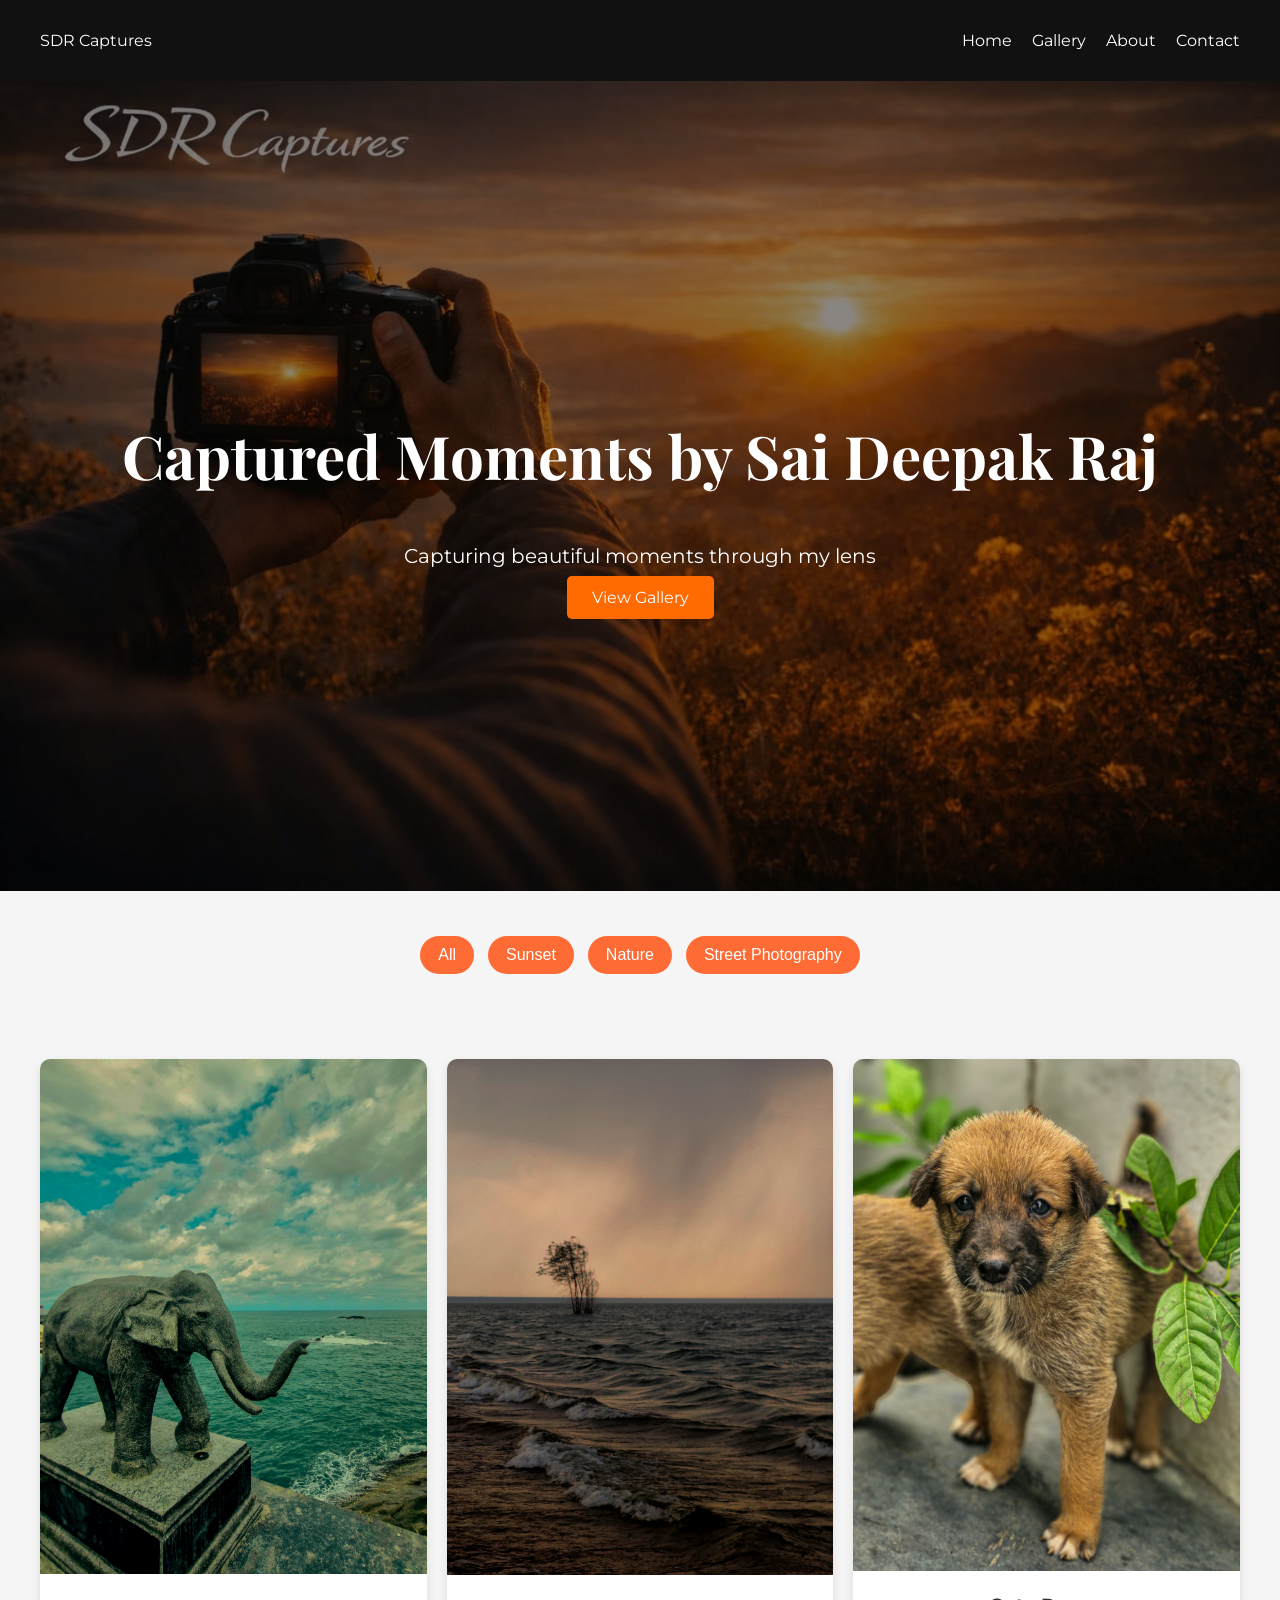
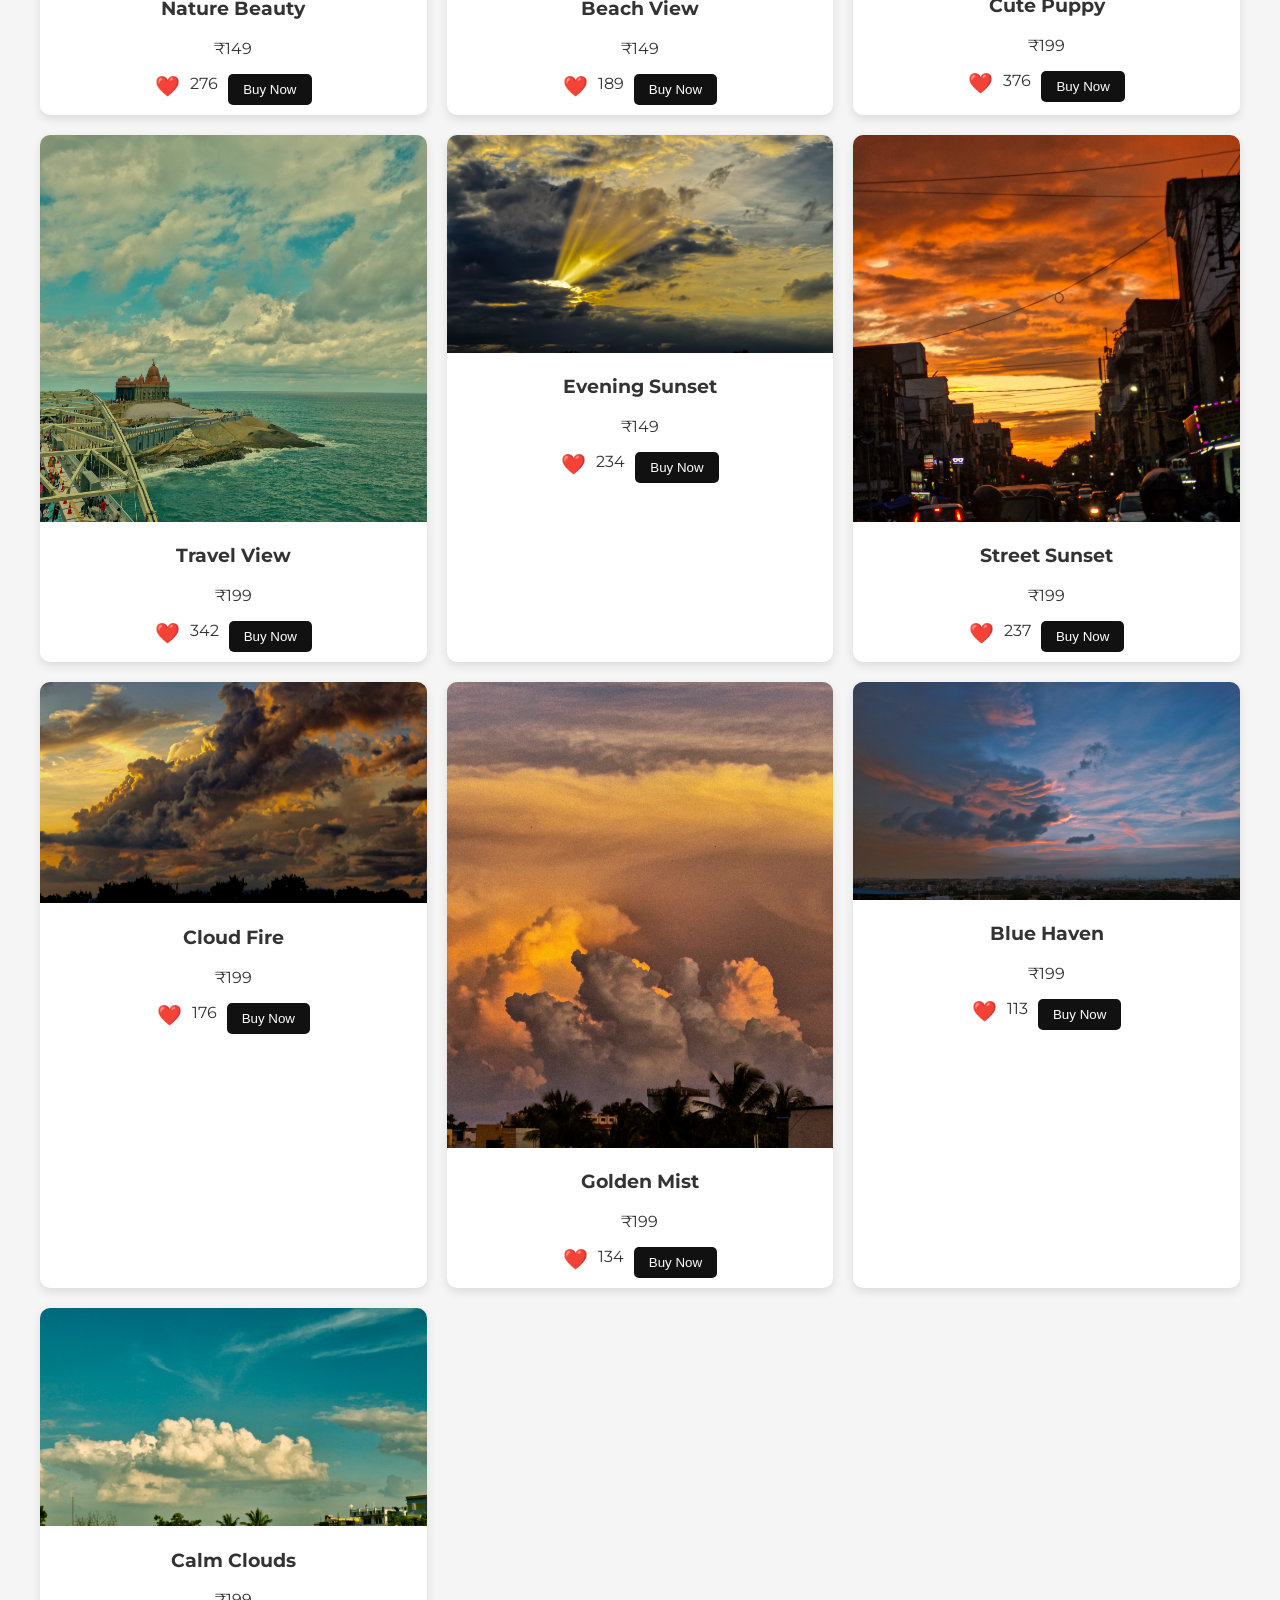
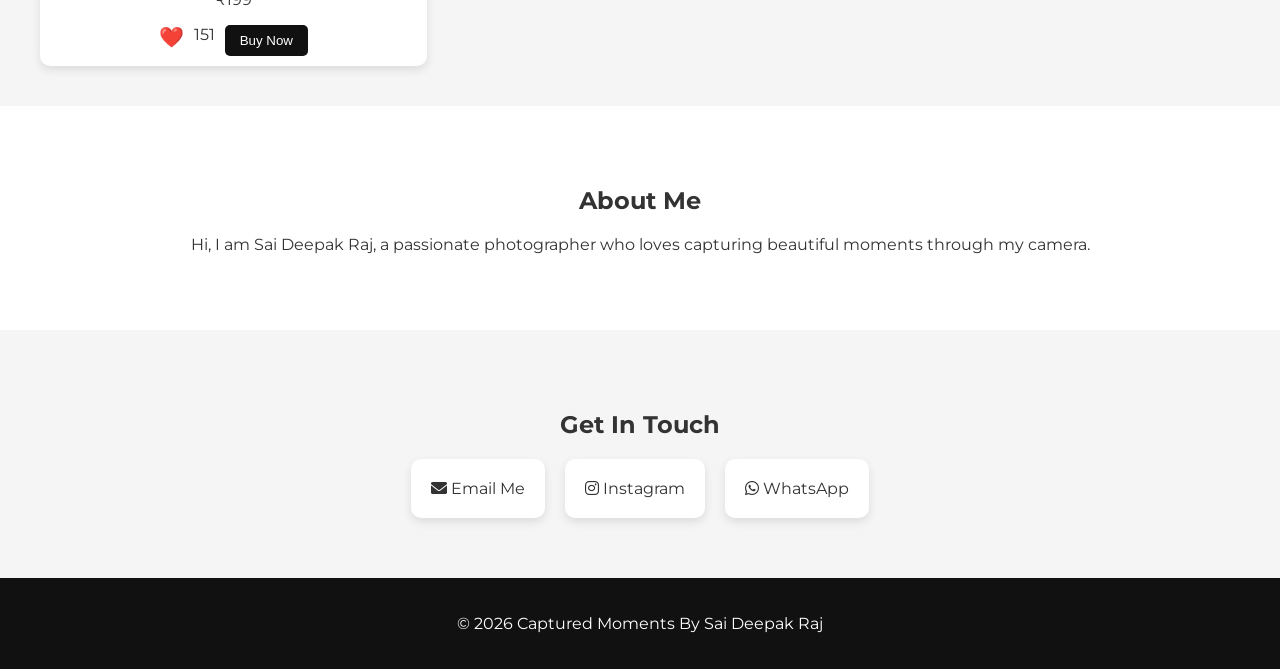
==== index.html @ 5844dddf "Update index.html" ====
<!DOCTYPE html>
<html lang="en">
<head>
<meta charset="UTF-8">
<meta name="viewport" content="width=device-width, initial-scale=1.0">
<title>SDR Captures</title>
<meta name="description" content="Photography portfolio of Sai Deepak Raj">
<link rel="stylesheet" href="style.css">
<link href="https://fonts.googleapis.com/css2?family=Montserrat:wght@300;400;600;700&family=Playfair+Display:wght@400;700&display=swap" rel="stylesheet">
<link rel="stylesheet" href="https://cdnjs.cloudflare.com/ajax/libs/font-awesome/6.0.0/css/all.min.css">

<style>
.hero{
    background:url("banner.png") center/cover no-repeat;
    height:90vh;
    display:flex;
    align-items:center;
    justify-content:center;
    position:relative;
    text-align:center;
    color:white;
}

.hero-overlay{
    position:absolute;
    top:0;
    left:0;
    width:100%;
    height:100%;
    background:rgba(0,0,0,0.45);
}

.hero-content{
    position:relative;
    z-index:2;
}

.hero-content h1{
    font-family:'Playfair Display', serif;
    font-size:60px;
}

.hero-content p{
    font-size:20px;
}
</style>
</head>

<body>

<nav class="navbar">
<div class="logo">SDR Captures</div>

<ul class="nav-links">
<li><a href="#home">Home</a></li>
<li><a href="#gallery">Gallery</a></li>
<li><a href="#about">About</a></li>
<li><a href="#contact">Contact</a></li>
</ul>
</nav>

<section id="home" class="hero">

<!-- Desktop Banner -->
<img src="banner-desktop.jpg" class="desktop-banner">

<!-- Mobile Banner -->
<img src="banner-mobile.jpg" class="mobile-banner">

<div class="hero-overlay"></div>

<div class="hero-content">
  <h1>Captured Moments by Sai Deepak Raj</h1>
  <p>Capturing beautiful moments through my lens</p>
  <a href="#gallery" class="btn btn-primary">View Gallery</a>
</div>

</section>

<div class="categories">
<button onclick="filterPhotos('all',this)">All</button>
<button onclick="filterPhotos('sunset',this)">Sunset</button>
<button onclick="filterPhotos('nature',this)">Nature</button>
<button onclick="filterPhotos('street',this)">Street Photography</button>
</div>

<section id="gallery" class="gallery-section">
<div class="gallery-container">

<!-- PHOTO 1 -->
<div class="photo-card" data-category="nature">
<div class="image-container" onclick="showWatermark(this); openViewer(this.querySelector('img'))">
<img src="image1.jpeg">
<span class="watermark">Captured Moments © Sai Deepak Raj</span>
</div>
<h3>Nature Beauty</h3>
<p>₹149</p>
<div class="photo-actions">
    <span class="like-btn" onclick="toggleLike(this)">❤️</span>
    <span class="like-count">276</span>
<button class="btn-buy" onclick="openPayment('Nature Beauty','199')">Buy Now</button>
</div>
</div>

<!-- PHOTO 2 -->
<div class="photo-card" data-category="nature">
<div class="image-container" onclick="showWatermark(this); openViewer(this.querySelector('img'))">
<img src="beach.jpeg">
<span class="watermark">Captured Moments © Sai Deepak Raj</span>
</div>
<h3>Beach View</h3>
<p>₹149</p>
<div class="photo-actions">
    <span class="like-btn" onclick="toggleLike(this)">❤️</span>
    <span class="like-count">189</span>
<button class="btn-buy" onclick="openPayment('Beach View','199')">Buy Now</button>
</div>
</div>

<!-- PHOTO 3 -->
<div class="photo-card" data-category="street">
<div class="image-container" onclick="showWatermark(this); openViewer(this.querySelector('img'))">
<img src="image2.jpeg">
<span class="watermark">Captured Moments © Sai Deepak Raj</span>
</div>
<h3>Cute Puppy</h3>
<p>₹199</p>
<div class="photo-actions">
    <span class="like-btn" onclick="toggleLike(this)">❤️</span>
    <span class="like-count">376</span>
<button class="btn-buy" onclick="openPayment('Cute Puppy','199')">Buy Now</button>
</div>
</div>

<!-- PHOTO 4 -->
<div class="photo-card" data-category="nature">
<div class="image-container" onclick="showWatermark(this); openViewer(this.querySelector('img'))">
<img src="image3.jpeg">
<span class="watermark">Captured Moments © Sai Deepak Raj</span>
</div>
<h3>Travel View</h3>
<p>₹199</p>
<div class="photo-actions">
    <span class="like-btn" onclick="toggleLike(this)">❤️</span>
    <span class="like-count">342</span>
<button class="btn-buy" onclick="openPayment('Travel View','199')">Buy Now</button>
</div>
</div>

<!-- PHOTO 5 -->
<div class="photo-card" data-category="sunset">
<div class="image-container" onclick="showWatermark(this); openViewer(this.querySelector('img'))">
<img src="image4.jpeg">
<span class="watermark">Captured Moments © Sai Deepak Raj</span>
</div>
<h3>Evening Sunset</h3>
<p>₹149</p>
<div class="photo-actions">
<span class="like-btn" onclick="toggleLike(this)">❤️</span>
    <span class="like-count">234</span>
<button class="btn-buy" onclick="openPayment('Evening Sunset','349')">Buy Now</button>
</div>
</div>

<!-- PHOTO 6 -->
<div class="photo-card" data-category="sunset">
<div class="image-container" onclick="showWatermark(this); openViewer(this.querySelector('img'))">
<img src="sunset-street.jpeg">
<span class="watermark">Captured Moments © Sai Deepak Raj</span>
</div>
<h3>Street Sunset</h3>
<p>₹199</p>
<div class="photo-actions">
<span class="like-btn" onclick="toggleLike(this)">❤️</span>
    <span class="like-count">237</span>
<button class="btn-buy" onclick="openPayment('Street Sunset','199')">Buy Now</button>
</div>
</div>

<!-- PHOTO 7 -->
<div class="photo-card" data-category="sunset">
<div class="image-container" onclick="showWatermark(this); openViewer(this.querySelector('img'))">
<img src="image7.jpeg">
<span class="watermark">Captured Moments © Sai Deepak Raj</span>
</div>
<h3>Cloud Fire</h3>
<p>₹199</p>
<div class="photo-actions">
<span class="like-btn" onclick="toggleLike(this)">❤️</span>
    <span class="like-count">176</span>
<button class="btn-buy" onclick="openPayment('Cloud Fire','199')">Buy Now</button>
</div>
</div>

<!-- PHOTO 8 -->
<div class="photo-card" data-category="sunset">
<div class="image-container" onclick="showWatermark(this); openViewer(this.querySelector('img'))">
<img src="image8.jpeg">
<span class="watermark">Captured Moments © Sai Deepak Raj</span>
</div>
<h3>Golden Mist</h3>
<p>₹199</p>
<div class="photo-actions">
<span class="like-btn" onclick="toggleLike(this)">❤️</span>
    <span class="like-count">134</span>
<button class="btn-buy" onclick="openPayment('Golden Mist','199')">Buy Now</button>
</div>
</div>

<!-- PHOTO 9 -->
<div class="photo-card" data-category="sunset">
<div class="image-container" onclick="showWatermark(this); openViewer(this.querySelector('img'))">
<img src="image9.jpeg">
<span class="watermark">Captured Moments © Sai Deepak Raj</span>
</div>
<h3>Blue Haven</h3>
<p>₹199</p>
<div class="photo-actions">
<span class="like-btn" onclick="toggleLike(this)">❤️</span>
    <span class="like-count">113</span>
<button class="btn-buy" onclick="openPayment('Blue Haven','199')">Buy Now</button>
</div>
</div>

<!-- PHOTO 10 -->
<div class="photo-card" data-category="sunset">
<div class="image-container" onclick="showWatermark(this); openViewer(this.querySelector('img'))">
<img src="image10.jpeg">
<span class="watermark">Captured Moments © Sai Deepak Raj</span>
</div>
<h3>Calm Clouds</h3>
<p>₹199</p>
<div class="photo-actions">
<span class="like-btn" onclick="toggleLike(this)">❤️</span>
    <span class="like-count">151</span>
<button class="btn-buy" onclick="openPayment('Calm Clouds','199')">Buy Now</button>
</div>
</div>

</div>
</section>


<section id="about" class="about-section">

<h2>About Me</h2>

<p>
Hi, I am Sai Deepak Raj, a passionate photographer who loves capturing beautiful moments through my camera.
</p>

</section>


<section id="contact" class="contact-section">

<h2>Get In Touch</h2>

<div class="contact-links">

<a href="mailto:saideepakraj22@gmail.com" class="contact-card">

<i class="fas fa-envelope"></i>

<span>Email Me</span>

</a>


<a href="https://www.instagram.com/saideepakraj_gajwinkar" target="_blank" class="contact-card">

<i class="fab fa-instagram"></i>

<span>Instagram</span>

</a>


<a href="https://wa.me/918074158967" target="_blank" class="contact-card whatsapp">

<i class="fab fa-whatsapp"></i>

<span>WhatsApp</span>

</a>

</div>

</section>


<footer>

<p>© 2026 Captured Moments By Sai Deepak Raj </p>

</footer>



<!-- IMAGE VIEWER -->

<div id="imageViewer" class="image-viewer">

<span class="close-viewer" onclick="closeViewer()">×</span>

<img id="viewerImg">

</div>



<!-- PAYMENT POPUP -->

<div id="paymentPopup" class="payment-popup">

<div class="payment-box">

<h2>Buy Photo</h2>

<p id="photoName"></p>

<p id="photoPrice"></p>

<h3>Pay via UPI</h3>

<p><b>UPI ID:</b> 8074158967@upi</p>

<img src="upi-qr.jpeg" class="upi-qr">

<p class="disclaimer">

The picture will be sent directly to your WhatsApp after payment.

</p>

<a id="whatsappLink" target="_blank">

<button class="btn-buy">Message on WhatsApp</button>

</a>

<button onclick="closePayment()" class="close-pay">Close</button>

</div>

</div>
 <script src="script.js"></script>

<script>
function showWatermark(container) {
    let watermark = container.querySelector(".watermark");
    watermark.style.opacity = (watermark.style.opacity == "1") ? "0" : "1";
}
</script>
<script>
document.addEventListener("contextmenu", function(e) {
    e.preventDefault();
});
</script>
<script>
document.addEventListener("keydown", function(e) {
    if (e.ctrlKey && (e.key === "s" || e.key === "u")) {
        e.preventDefault();
    }
});
</script>




    <script>
function toggleLike(btn) {
    const card = btn.closest(".photo-card");
    const id = card.getAttribute("data-id");

    const countSpan = btn.nextElementSibling;
    let count = parseInt(countSpan.innerText);

    let liked = localStorage.getItem("liked_" + id);

    if (liked === "true") {
        count = count - 1;
        btn.classList.remove("liked");
        btn.innerText = "❤️";
        localStorage.setItem("liked_" + id, "false");
    } else {
        count = count + 1;
        btn.classList.add("liked");
        btn.innerText = "💖";
        localStorage.setItem("liked_" + id, "true");
    }

    countSpan.innerText = count;
}

window.addEventListener("load", () => {
    document.querySelectorAll(".photo-card").forEach(card => {
        const id = card.getAttribute("data-id");
        const btn = card.querySelector(".like-btn");

        let liked = localStorage.getItem("liked_" + id);

        if (liked === "true") {
            btn.classList.add("liked");
            btn.innerText = "💖";
        }
    });
});
</script>

</body>
</html>
---- style.css ----
body{
    margin:0;
    font-family:'Montserrat',sans-serif;
    background:#f5f5f5;
    color:#333;
}

/* NAVBAR */
.navbar{
    display:flex;
    justify-content:space-between;
    align-items:center;
    padding:15px 40px;
    background:#111;
    color:white;
    flex-wrap:wrap;
}

.nav-links{
    list-style:none;
    display:flex;
    gap:20px;
    flex-wrap:wrap;
}

.nav-links a{
    color:white;
    text-decoration:none;
}

/* HERO */
.hero{
    height:90vh;
    display:flex;
    align-items:center;
    justify-content:center;
    position:relative;
    color:white;
    text-align:center;
    overflow:hidden;
}

/* 🔥 NEW BANNER SYSTEM */
.desktop-banner,
.mobile-banner{
    position:absolute;
    top:0;
    left:0;
    width:100%;
    height:100%;
    object-fit:cover;
    z-index:0;
}

/* Hide mobile banner by default */
.mobile-banner{
    display:none;
}

/* Mobile view */
@media (max-width:768px){
    .desktop-banner{
        display:none;
    }
    .mobile-banner{
        display:block;
    }
}

.hero-overlay{
    position:absolute;
    top:0;
    left:0;
    width:100%;
    height:100%;
    background:rgba(0,0,0,0.5);
    z-index:1;
}

.hero-content{
    position:relative;
    z-index:2;
}

.hero-content h1{
    font-size:60px;
}

.hero-content p{
    font-size:20px;
}

.btn-primary{
    background:#ff6b00;
    color:white;
    padding:12px 25px;
    text-decoration:none;
    border-radius:5px;
}

/* CATEGORIES */
.categories{
    text-align:center;
    margin:40px 0;
}

.categories button{
    background:#ff6b35;
    color:white;
    border:none;
    padding:10px 18px;
    margin:5px;
    font-size:16px;
    border-radius:25px;
    cursor:pointer;
}

.categories button.active {
    background: #111;
    color: white;
}

/* GALLERY */
.gallery-container{
    display:grid;
    grid-template-columns:repeat(3,1fr);
    gap:20px;
    padding:40px;
}

.photo-card{
    background:white;
    border-radius:10px;
    overflow:hidden;
    box-shadow:0 4px 10px rgba(0,0,0,0.1);
    text-align:center;
}

.photo-card img{
    width:100%;
    height:auto;
    display:block;
}

/* ACTIONS */
.photo-actions{
    display:flex;
    justify-content:center;
    gap:10px;
    margin-bottom:10px;
}

.like-btn{
    border:none;
    background:white;
    font-size:20px;
    cursor:pointer;
    transition: transform 0.2s ease;
}

.like-btn.liked{
    transform: scale(1.5);
    color: #ff2d55;
}

.btn-buy{
    background:#111;
    color:white;
    border:none;
    padding:8px 15px;
    cursor:pointer;
    border-radius:5px;
}

/* SECTIONS */
.about-section{
    padding:60px 20px;
    text-align:center;
    background:white;
}

.contact-section{
    padding:60px 20px;
    text-align:center;
}

.contact-links{
    display:flex;
    justify-content:center;
    gap:20px;
    flex-wrap:wrap;
}

.contact-card{
    text-decoration:none;
    background:white;
    padding:20px;
    border-radius:10px;
    box-shadow:0 4px 10px rgba(0,0,0,0.1);
    color:#333;
}

footer{
    text-align:center;
    padding:20px;
    background:#111;
    color:white;
}

/* IMAGE VIEWER */
.image-viewer{
    display:none;
    position:fixed;
    top:0;
    left:0;
    width:100%;
    height:100%;
    background:rgba(0,0,0,0.9);
    justify-content:center;
    align-items:center;
    z-index:9999;
}

.image-viewer img{
    max-width:90%;
    max-height:90%;
    object-fit:contain;
}

.close-viewer{
    position:absolute;
    top:20px;
    right:35px;
    font-size:40px;
    color:white;
    cursor:pointer;
}

/* PAYMENT */
.payment-popup{
    display:none;
    position:fixed;
    top:0;
    left:0;
    width:100%;
    height:100%;
    background:rgba(0,0,0,0.7);
    justify-content:center;
    align-items:center;
    z-index:9999;
}

.payment-box{
    background:white;
    padding:30px;
    border-radius:10px;
    text-align:center;
    width:320px;
}

.upi-qr{
    width:180px;
    margin:10px 0;
}

.disclaimer{
    font-size:14px;
    color:#555;
    margin-top:10px;
}

.close-pay{
    margin-top:10px;
    padding:8px 15px;
    border:none;
    background:#333;
    color:white;
    cursor:pointer;
}

/* WATERMARK */
.image-container {
    position: relative;
    display: inline-block;
    cursor: pointer;
}

.image-container img {
    width: 100%;
    display: block;
}

.watermark {
    position: absolute;
    bottom: 10px;
    right: 10px;
    color: white;
    font-size: 14px;
    background: rgba(0, 0, 0, 0.5);
    padding: 5px 10px;
    border-radius: 5px;
    opacity: 0;
    transition: 0.3s;
}

/* 🔥 MOBILE RESPONSIVE */
@media (max-width: 768px){

    .navbar{
        flex-direction:column;
        text-align:center;
    }

    .nav-links{
        justify-content:center;
        padding-top:10px;
    }

    .hero{
        height:60vh;
    }

    .hero-content h1{
        font-size:28px;
    }

    .hero-content p{
        font-size:16px;
    }

    .gallery-container{
        grid-template-columns:1fr;
        padding:20px;
    }

    .photo-card{
        margin-bottom:20px;
    }

    .payment-box{
        width:90%;
    }

}
img {
    -webkit-user-drag: none;
    user-select: none;
    pointer-events: auto;
}

body {
    -webkit-touch-callout: none;
}
img {
    -webkit-user-drag: none;
}
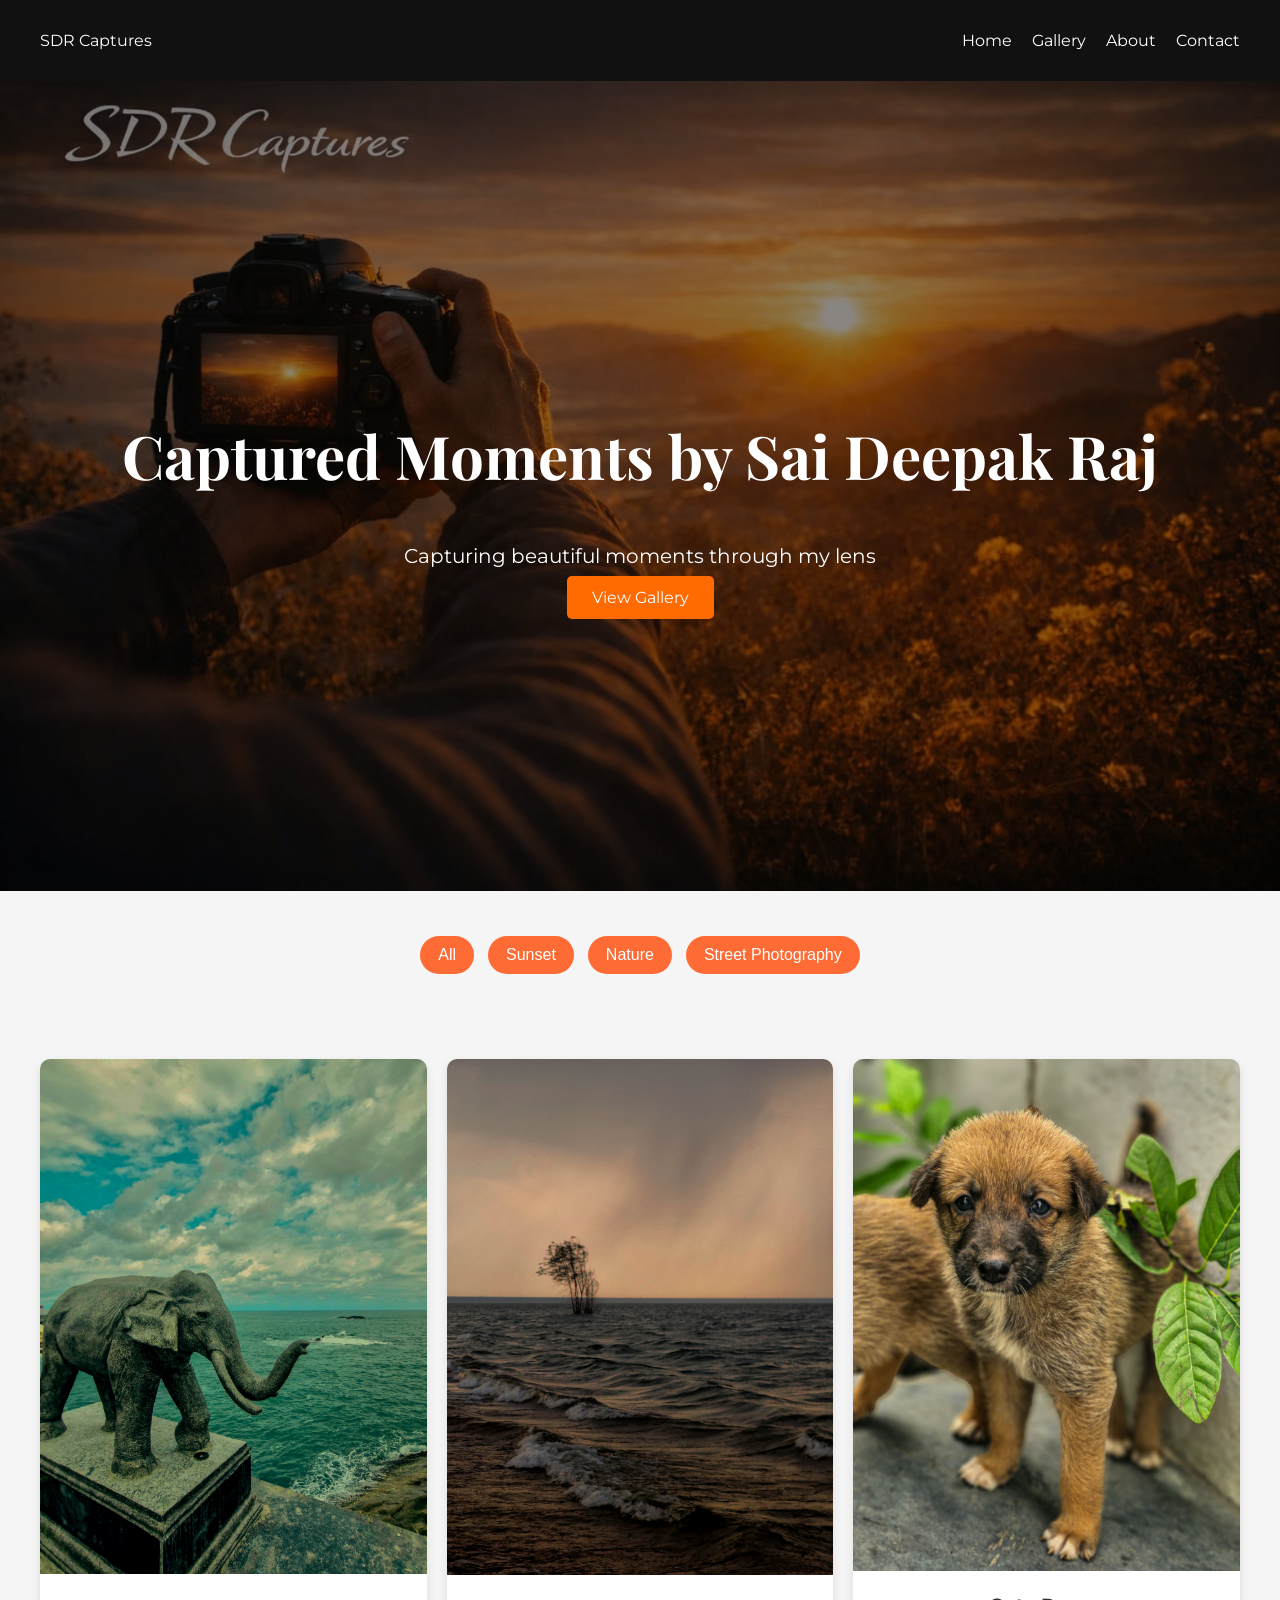
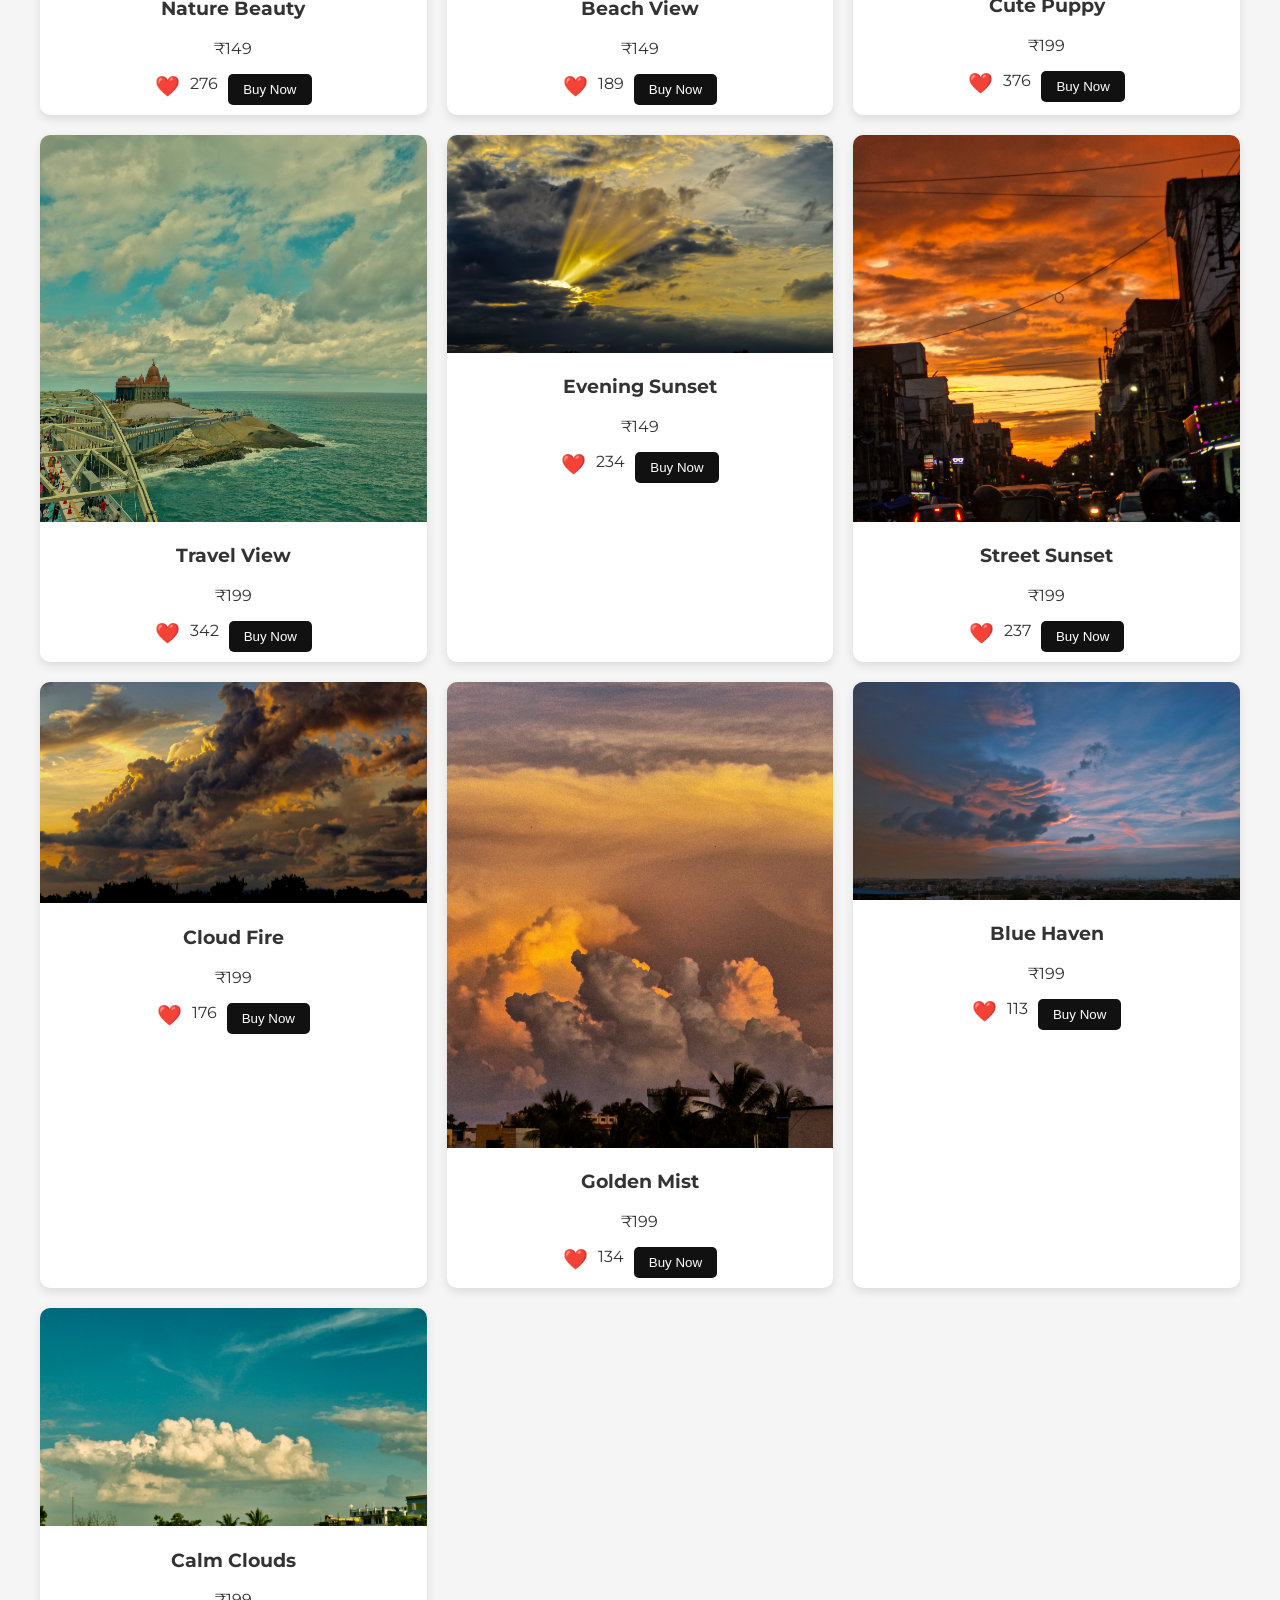
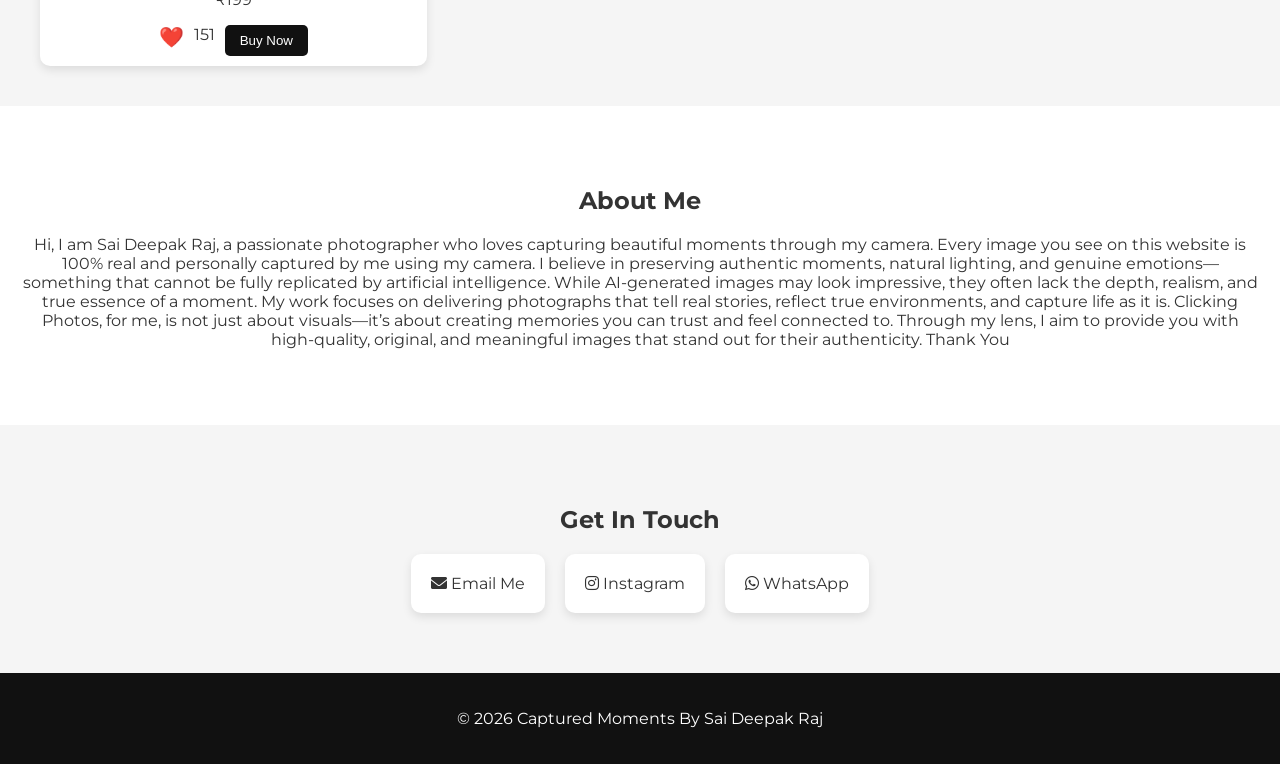
==== commit 2109aef8: "Update index.html" ====
--- a/index.html
+++ b/index.html
@@ -247,6 +247,10 @@
 
 <p>
 Hi, I am Sai Deepak Raj, a passionate photographer who loves capturing beautiful moments through my camera.
+    Every image you see on this website is 100% real and personally captured by me using my camera. I believe in preserving authentic moments, natural lighting, and genuine emotions—something that cannot be fully replicated by artificial intelligence.
+While AI-generated images may look impressive, they often lack the depth, realism, and true essence of a moment. My work focuses on delivering photographs that tell real stories, reflect true environments, and capture life as it is.
+Clicking Photos, for me, is not just about visuals—it’s about creating memories you can trust and feel connected to. Through my lens, I aim to provide you with high-quality, original, and meaningful images that stand out for their authenticity.
+    Thank You
 </p>
 
 </section>
@@ -329,7 +333,7 @@
 
 <p class="disclaimer">
 
-The picture will be sent directly to your WhatsApp after payment.
+Massage on WhatsApp,The picture will be sent directly to your WhatsApp after payment.
 
 </p>
 
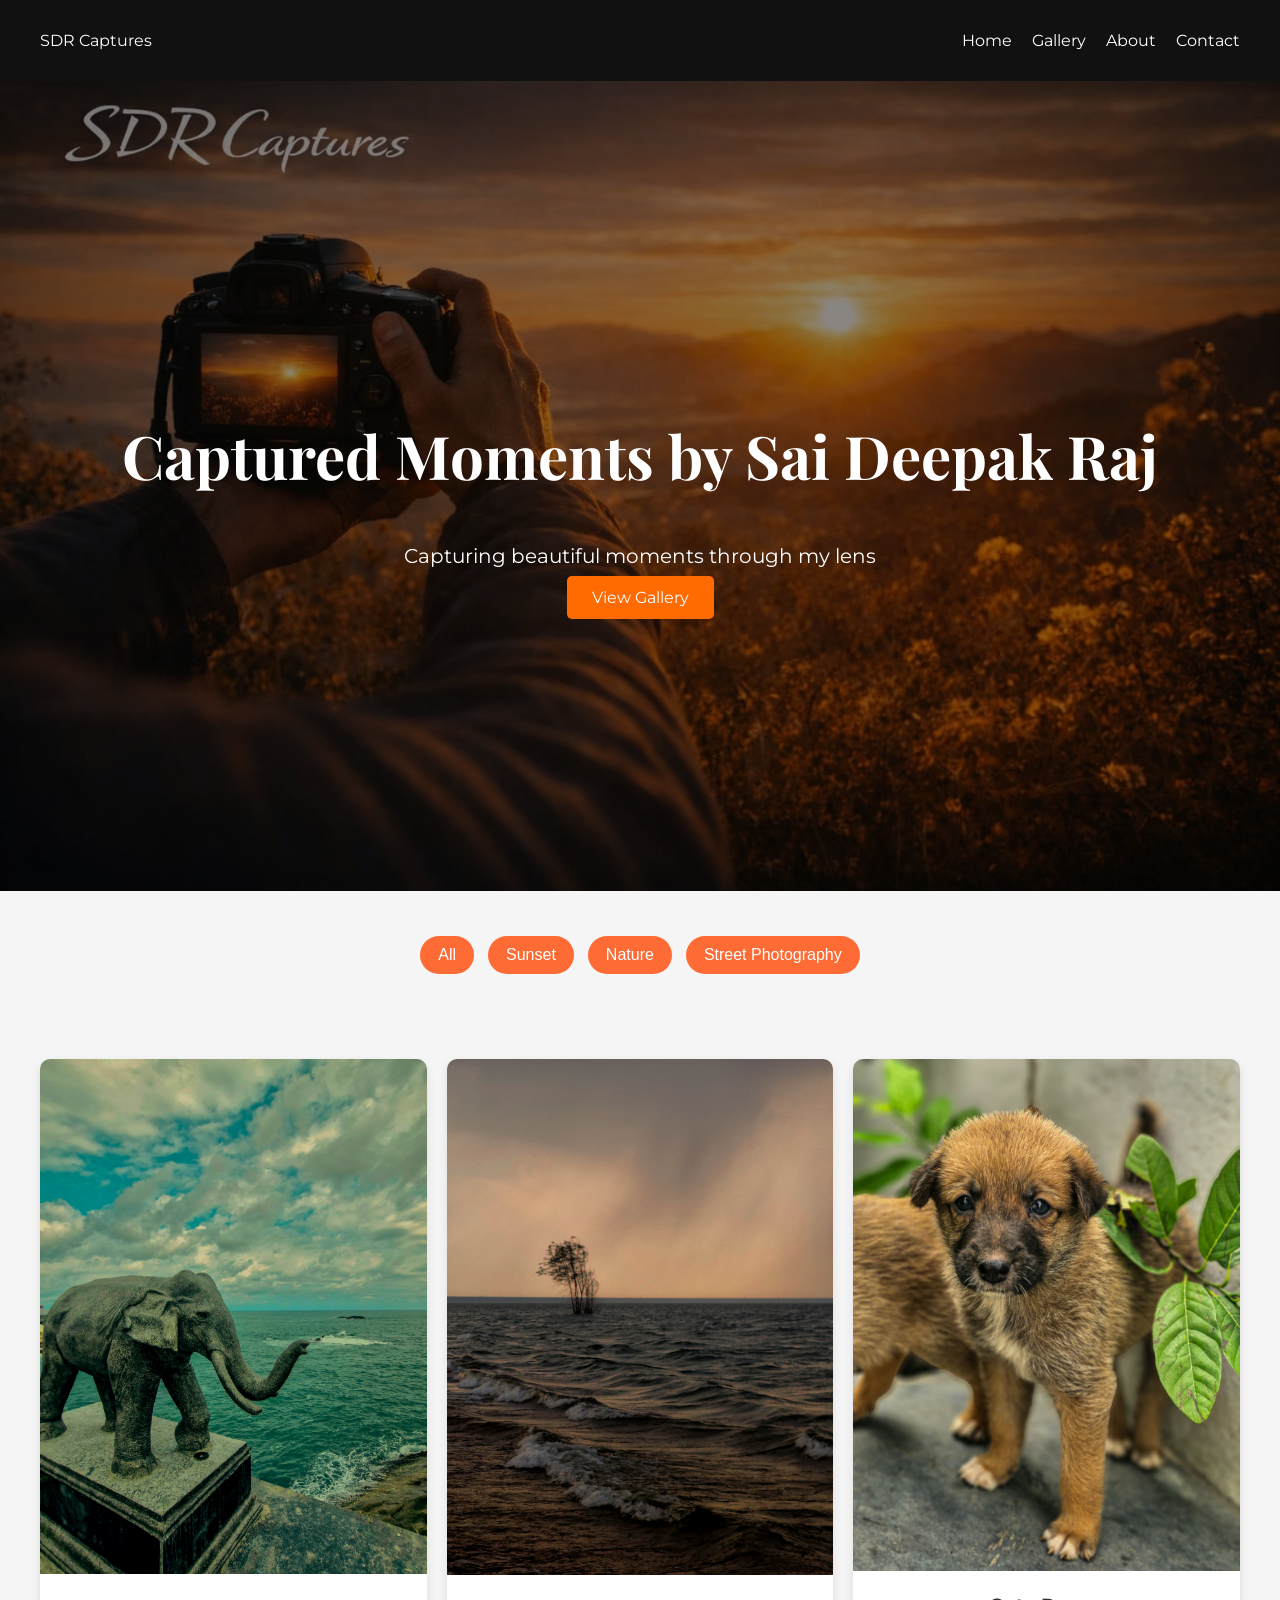
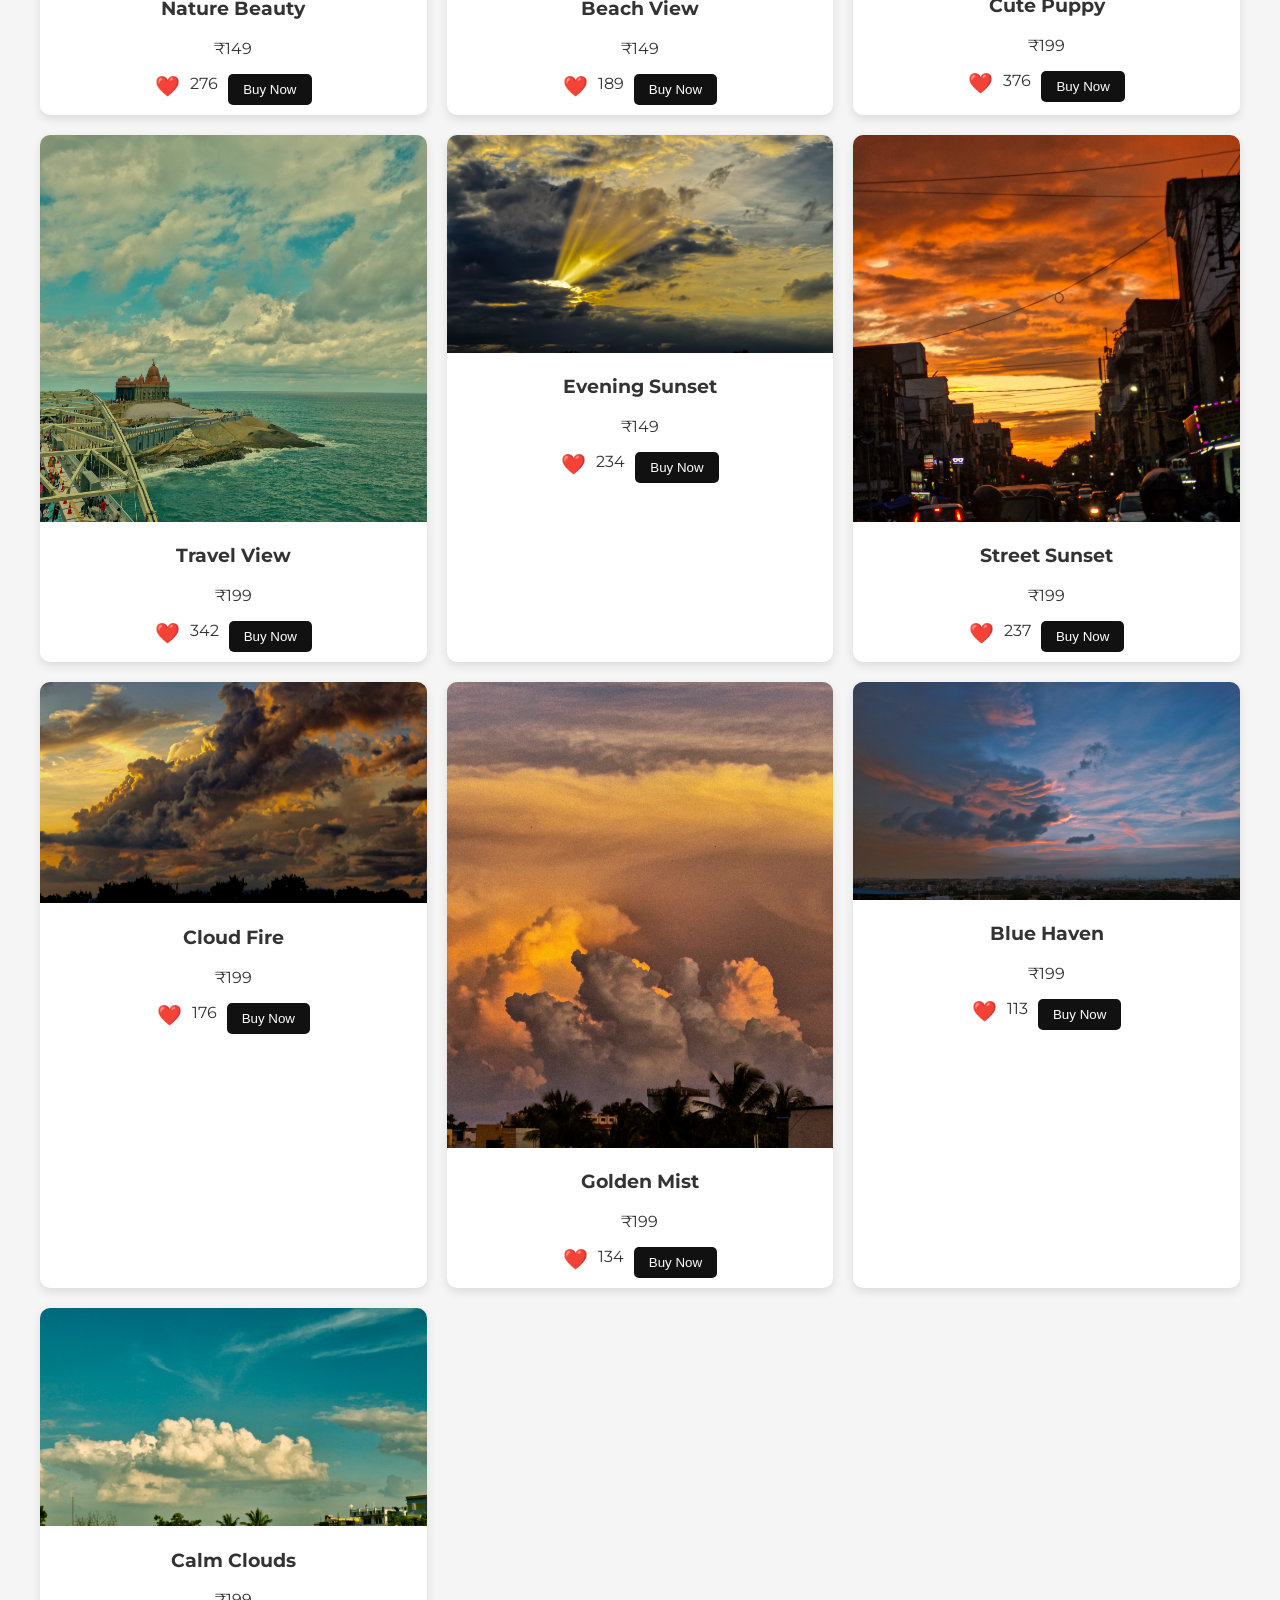
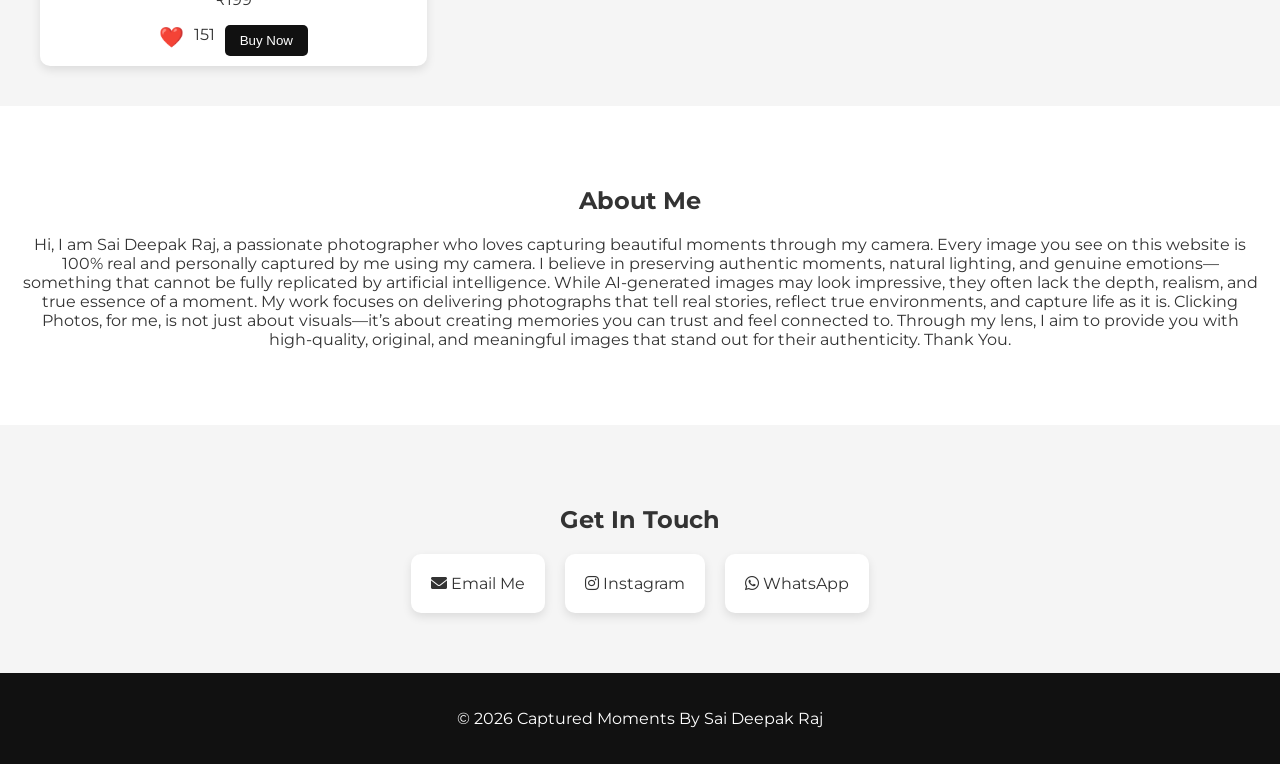
==== commit 4b88d5ac: "Update index.html" ====
--- a/index.html
+++ b/index.html
@@ -250,7 +250,7 @@
     Every image you see on this website is 100% real and personally captured by me using my camera. I believe in preserving authentic moments, natural lighting, and genuine emotions—something that cannot be fully replicated by artificial intelligence.
 While AI-generated images may look impressive, they often lack the depth, realism, and true essence of a moment. My work focuses on delivering photographs that tell real stories, reflect true environments, and capture life as it is.
 Clicking Photos, for me, is not just about visuals—it’s about creating memories you can trust and feel connected to. Through my lens, I aim to provide you with high-quality, original, and meaningful images that stand out for their authenticity.
-    Thank You
+                                                  Thank You.
 </p>
 
 </section>
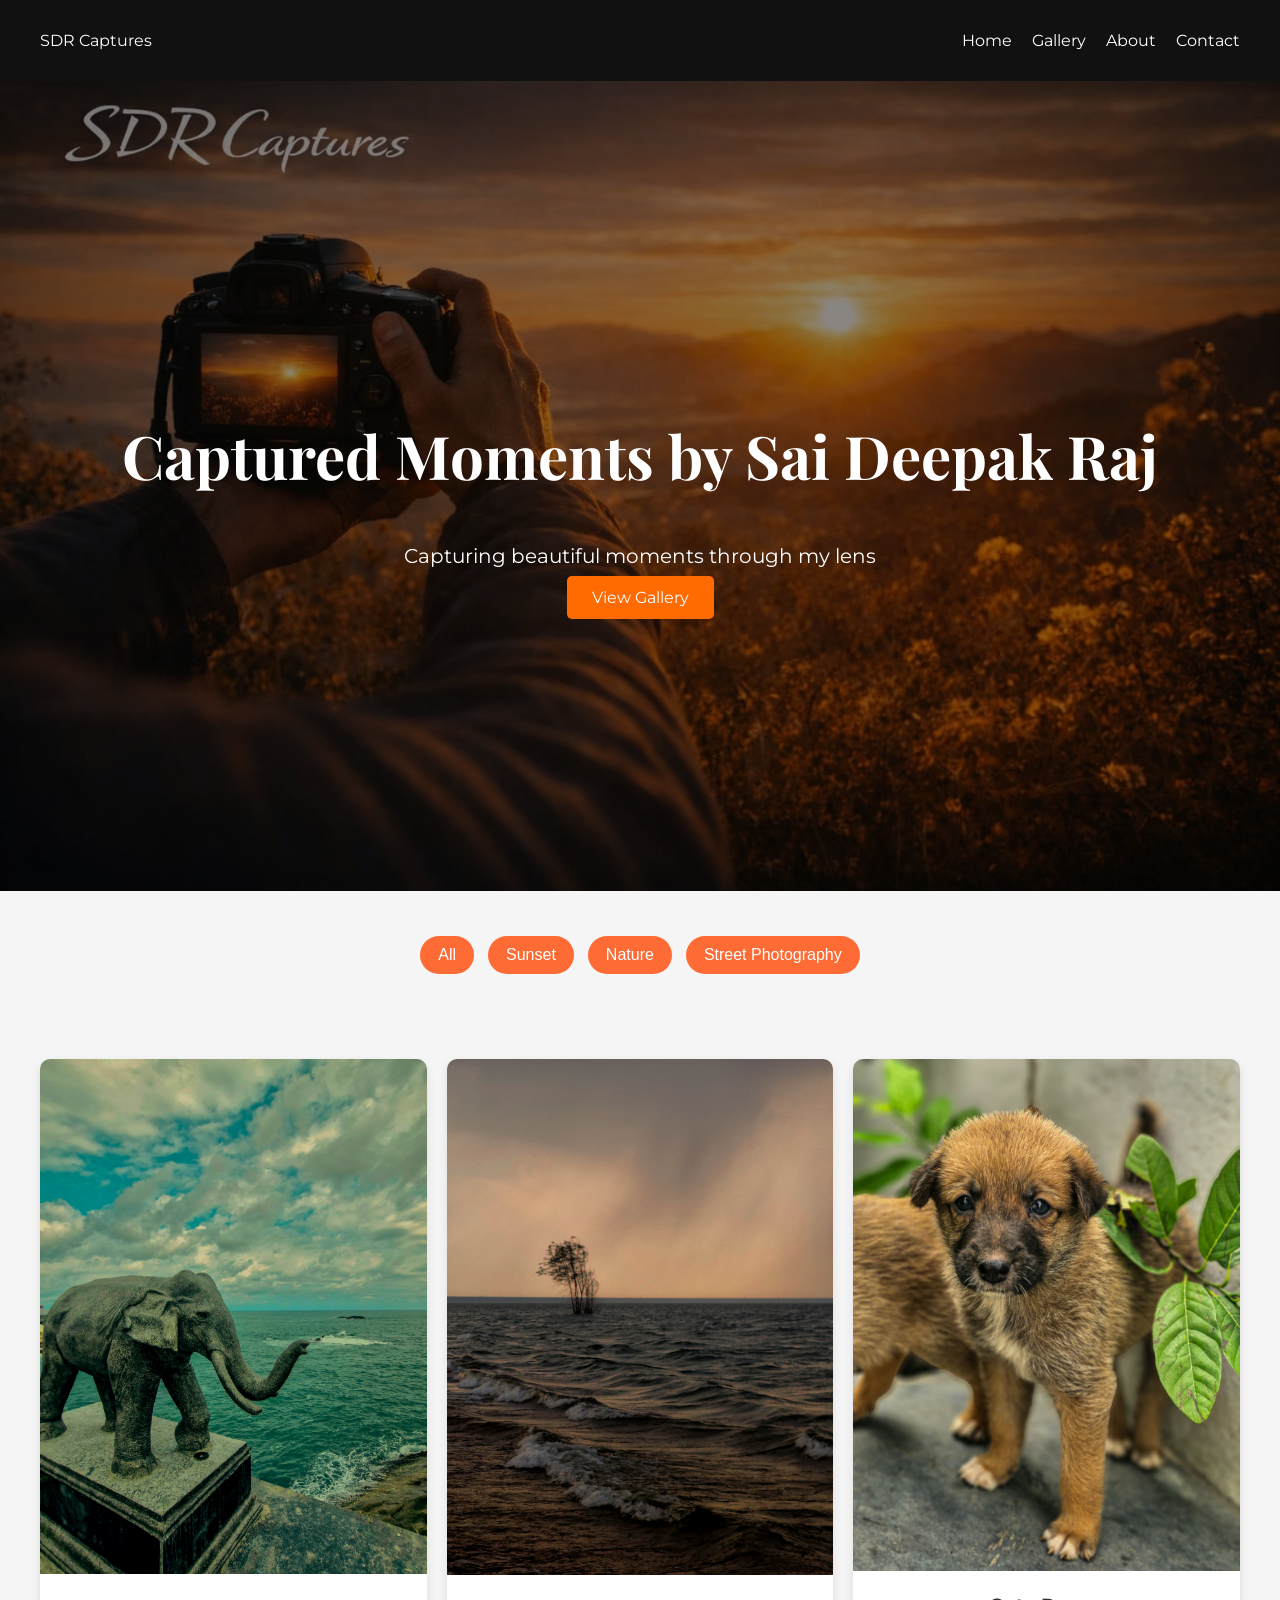
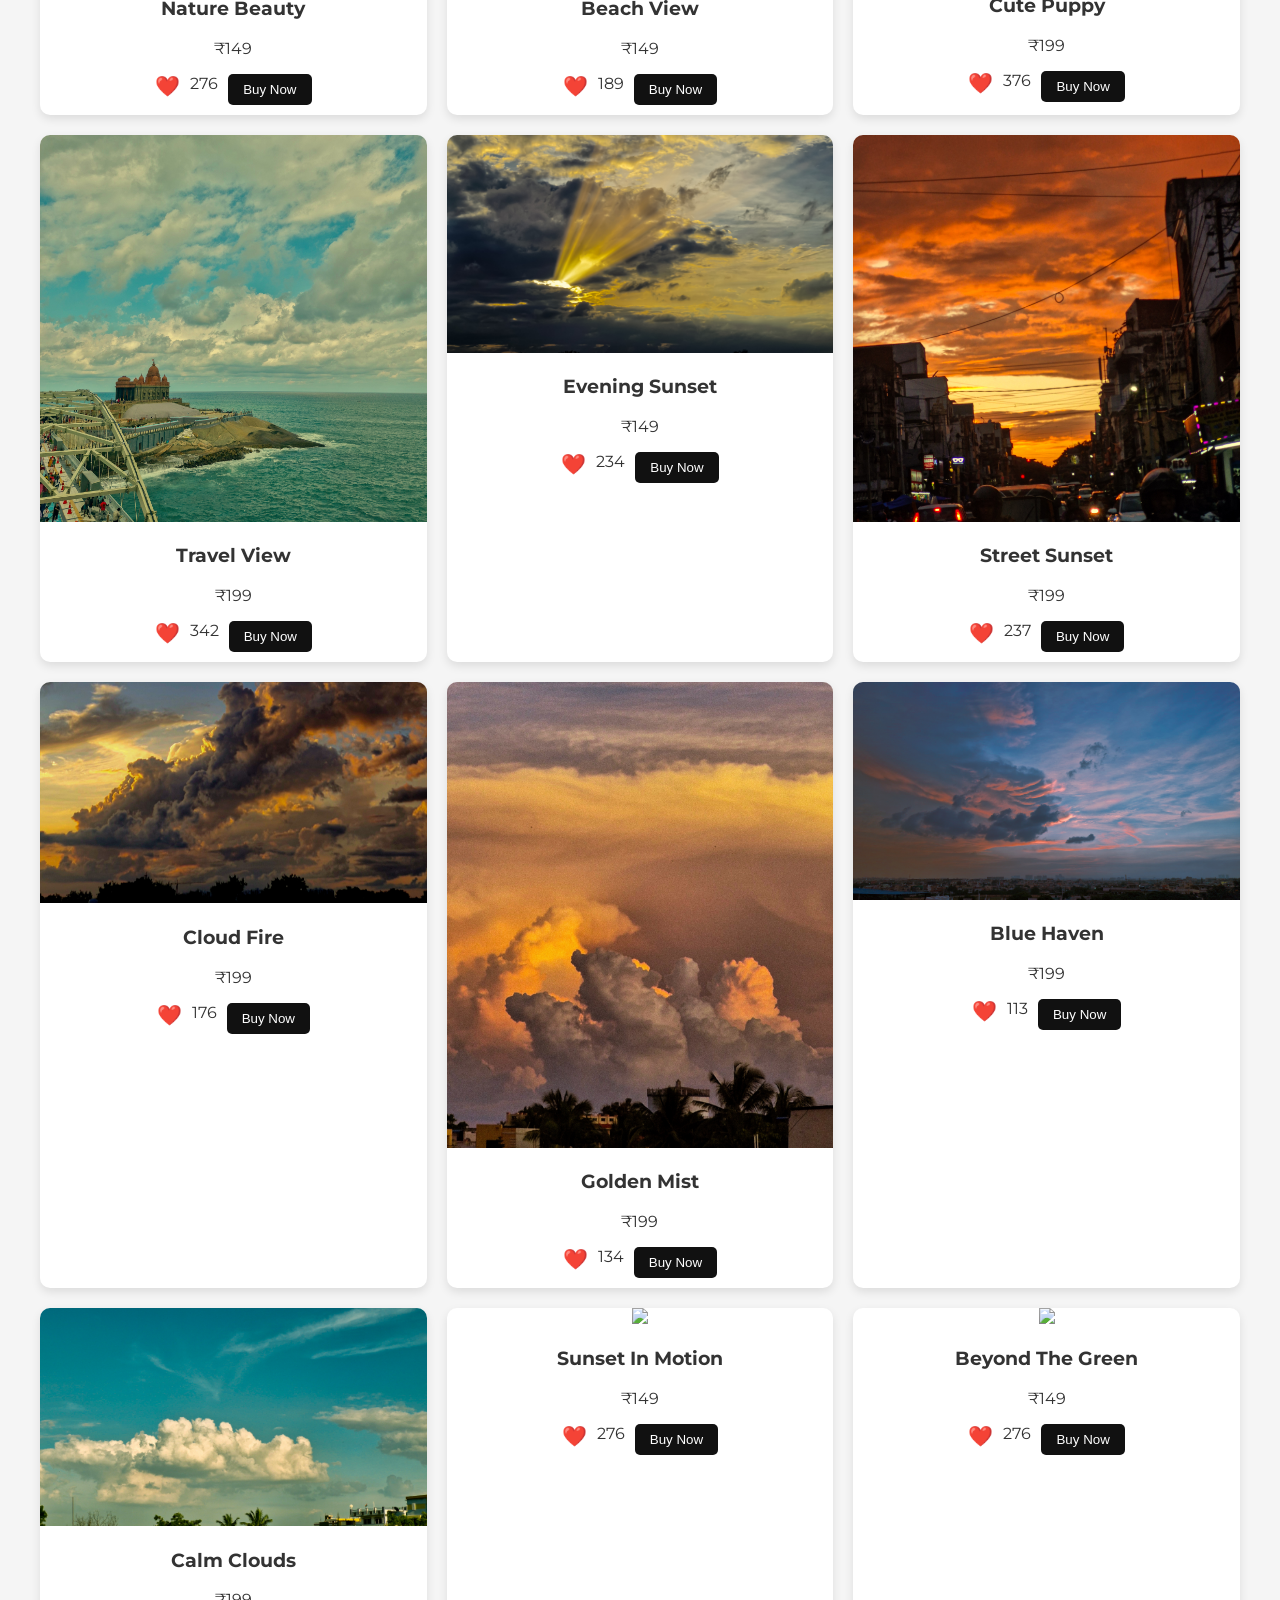
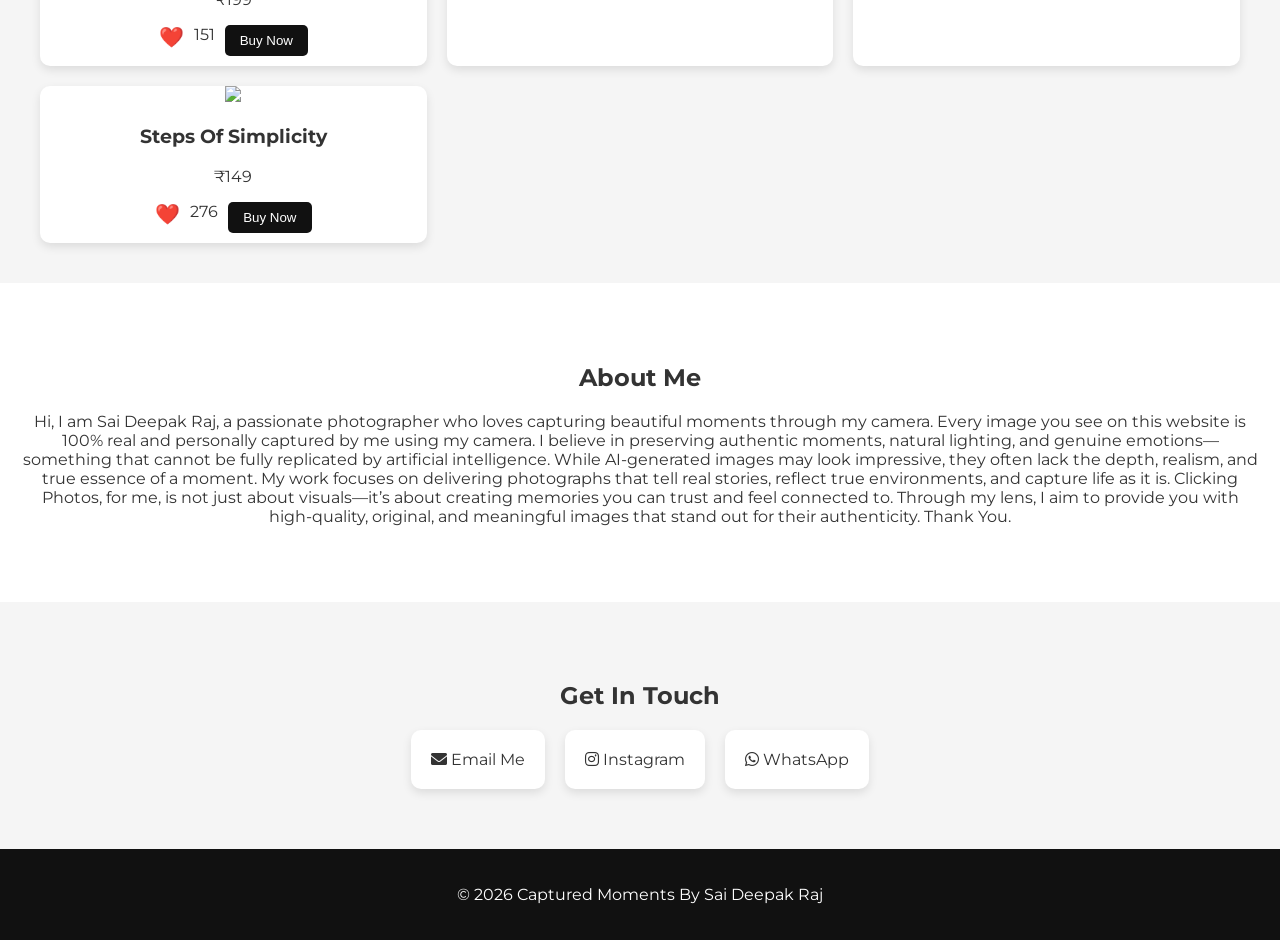
==== commit 64ae22c8: "Update index.html" ====
--- a/index.html
+++ b/index.html
@@ -234,6 +234,48 @@
 <span class="like-btn" onclick="toggleLike(this)">❤️</span>
     <span class="like-count">151</span>
 <button class="btn-buy" onclick="openPayment('Calm Clouds','199')">Buy Now</button>
+</div>
+</div>
+    <!-- PHOTO 11 -->
+<div class="photo-card" data-category="sunset">
+<div class="image-container" onclick="showWatermark(this); openViewer(this.querySelector('img'))">
+<img src="sunset-in-motion.jpeg">
+<span class="watermark">Captured Moments © Sai Deepak Raj</span>
+</div>
+<h3>Sunset In Motion</h3>
+<p>₹149</p>
+<div class="photo-actions">
+    <span class="like-btn" onclick="toggleLike(this)">❤️</span>
+    <span class="like-count">276</span>
+<button class="btn-buy" onclick="openPayment('Nature Beauty','199')">Buy Now</button>
+</div>
+</div>
+    <!-- PHOTO 12 -->
+<div class="photo-card" data-category="nature">
+<div class="image-container" onclick="showWatermark(this); openViewer(this.querySelector('img'))">
+<img src="beyond-the-green.jpeg">
+<span class="watermark">Captured Moments © Sai Deepak Raj</span>
+</div>
+<h3>Beyond The Green</h3>
+<p>₹149</p>
+<div class="photo-actions">
+    <span class="like-btn" onclick="toggleLike(this)">❤️</span>
+    <span class="like-count">276</span>
+<button class="btn-buy" onclick="openPayment('Nature Beauty','199')">Buy Now</button>
+</div>
+</div>
+    <!-- PHOTO 13 -->
+<div class="photo-card" data-category="street photography">
+<div class="image-container" onclick="showWatermark(this); openViewer(this.querySelector('img'))">
+<img src="steps-of-simplicity.jpeg">
+<span class="watermark">Captured Moments © Sai Deepak Raj</span>
+</div>
+<h3>Steps Of Simplicity</h3>
+<p>₹149</p>
+<div class="photo-actions">
+    <span class="like-btn" onclick="toggleLike(this)">❤️</span>
+    <span class="like-count">276</span>
+<button class="btn-buy" onclick="openPayment('Nature Beauty','199')">Buy Now</button>
 </div>
 </div>
 
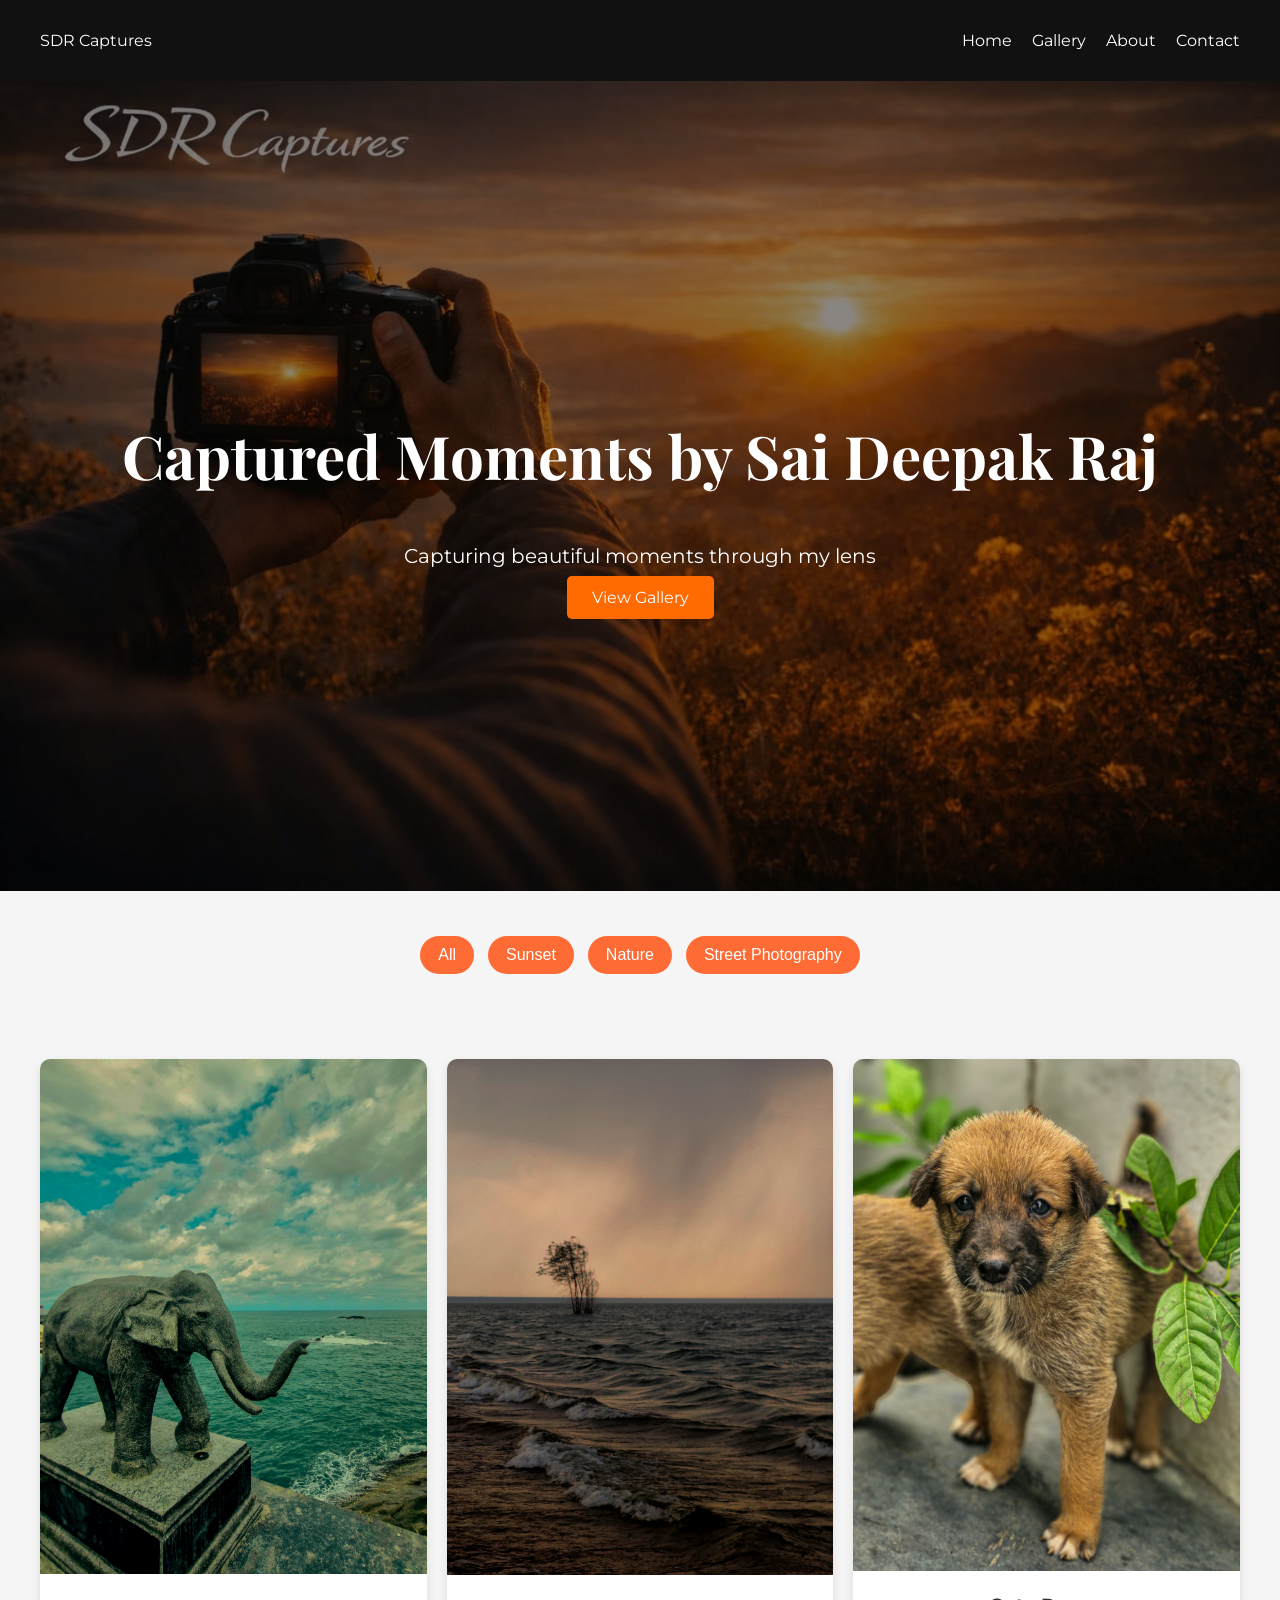
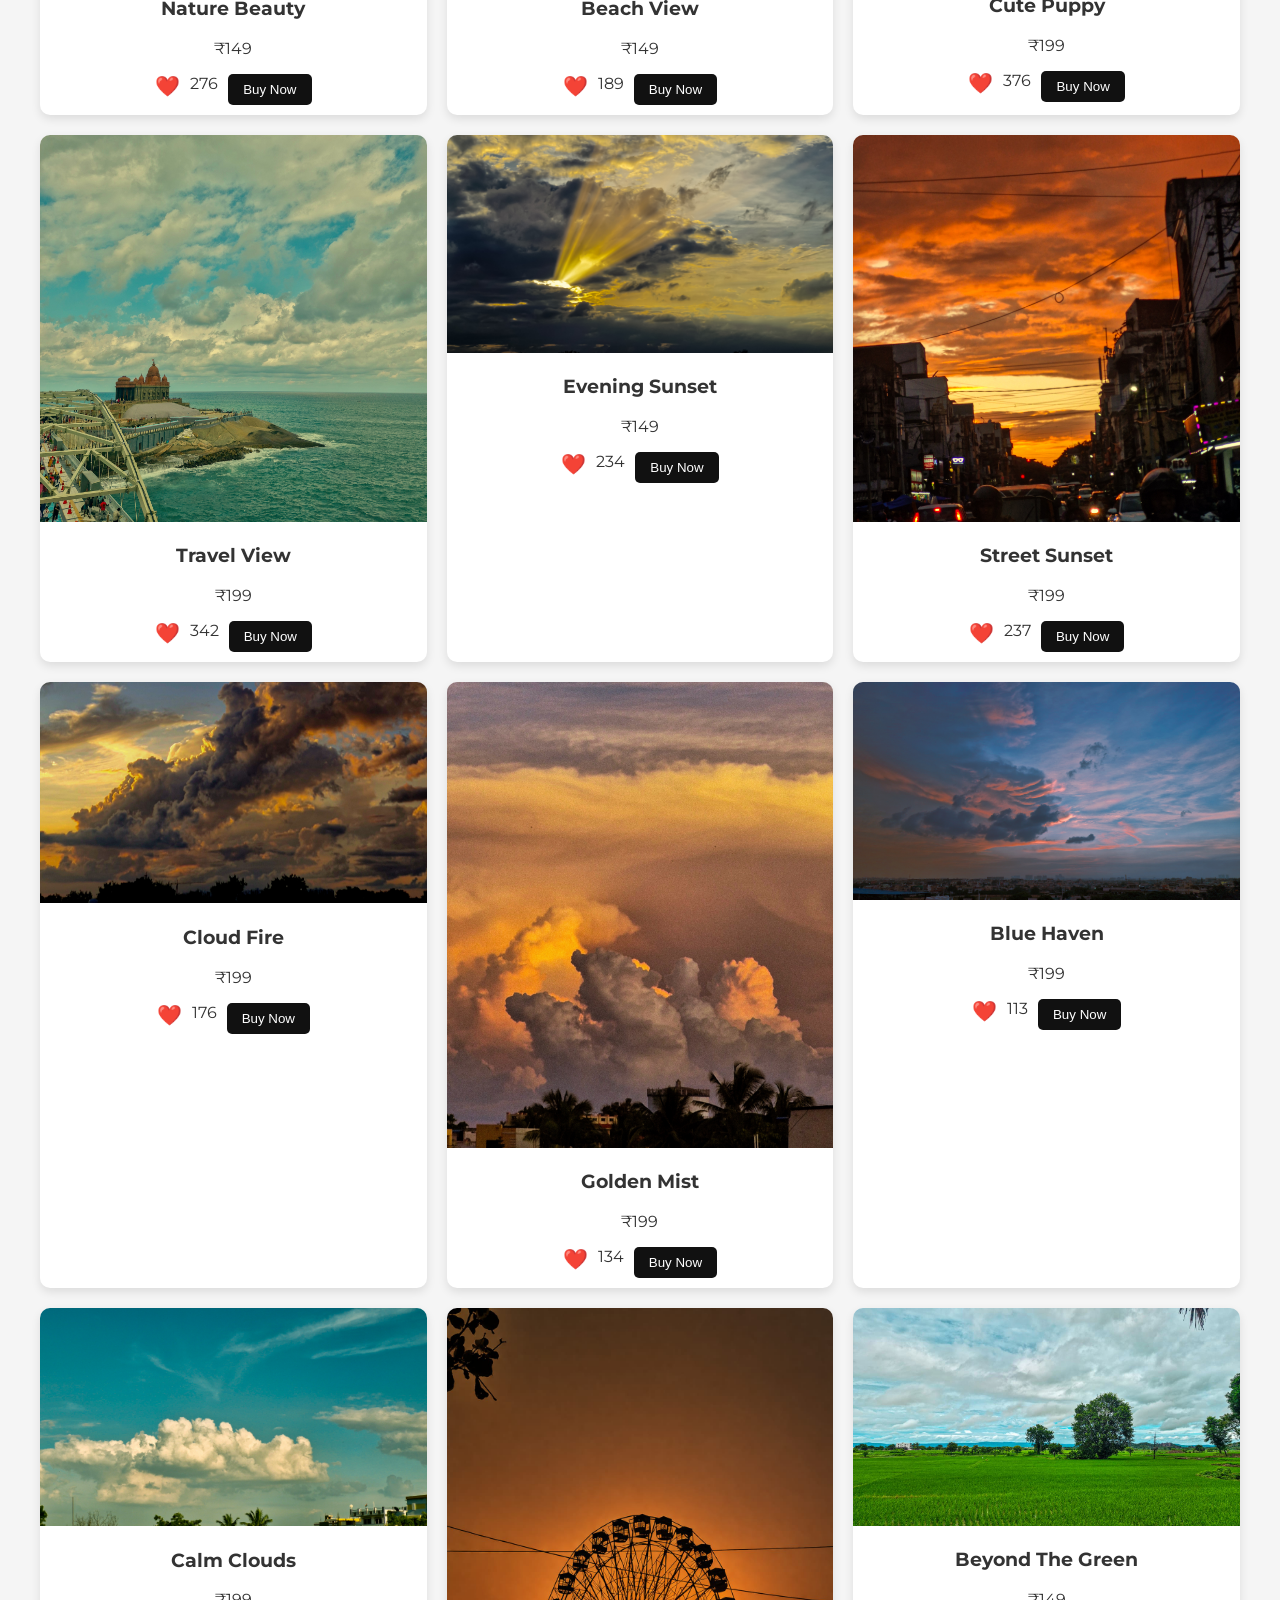
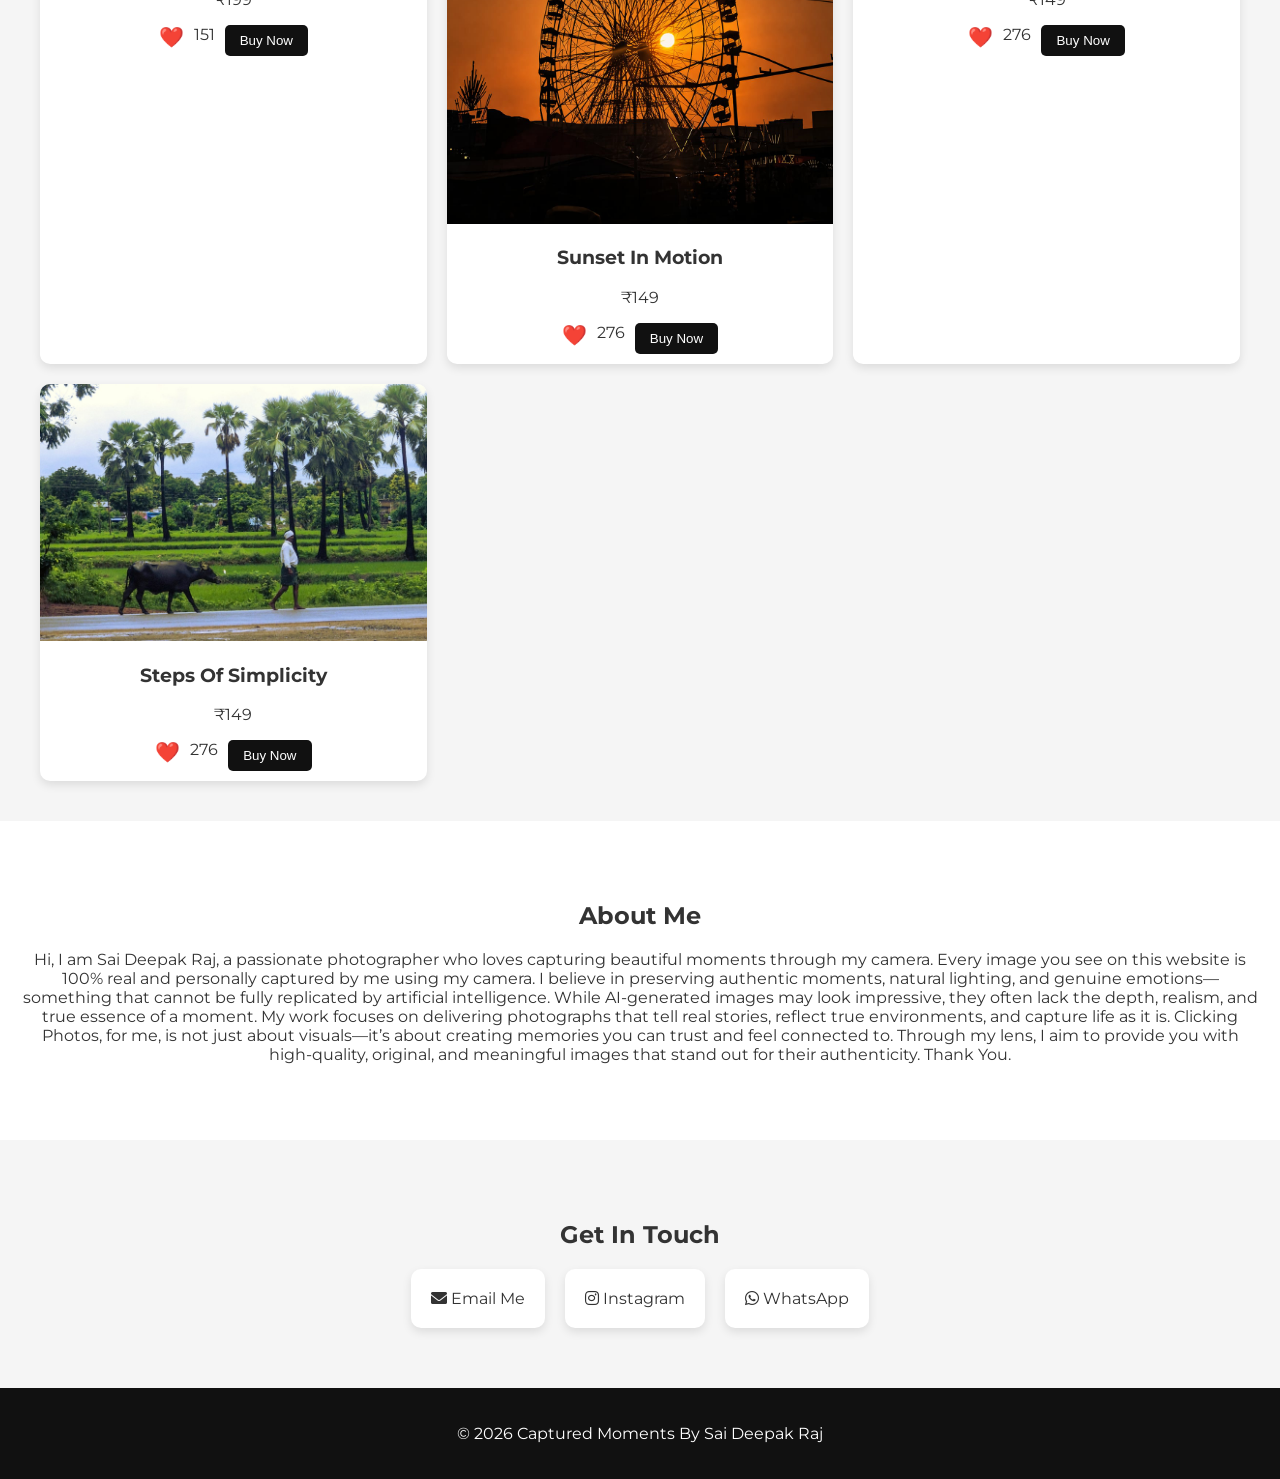
==== commit 3940b446: "Update index.html" ====
--- a/index.html
+++ b/index.html
@@ -239,7 +239,7 @@
     <!-- PHOTO 11 -->
 <div class="photo-card" data-category="sunset">
 <div class="image-container" onclick="showWatermark(this); openViewer(this.querySelector('img'))">
-<img src="sunset-in-motion.jpeg">
+<img src="image11.jpg">
 <span class="watermark">Captured Moments © Sai Deepak Raj</span>
 </div>
 <h3>Sunset In Motion</h3>
@@ -253,7 +253,7 @@
     <!-- PHOTO 12 -->
 <div class="photo-card" data-category="nature">
 <div class="image-container" onclick="showWatermark(this); openViewer(this.querySelector('img'))">
-<img src="beyond-the-green.jpeg">
+<img src="image12.jpg">
 <span class="watermark">Captured Moments © Sai Deepak Raj</span>
 </div>
 <h3>Beyond The Green</h3>
@@ -267,7 +267,7 @@
     <!-- PHOTO 13 -->
 <div class="photo-card" data-category="street photography">
 <div class="image-container" onclick="showWatermark(this); openViewer(this.querySelector('img'))">
-<img src="steps-of-simplicity.jpeg">
+<img src="image13.jpg">
 <span class="watermark">Captured Moments © Sai Deepak Raj</span>
 </div>
 <h3>Steps Of Simplicity</h3>
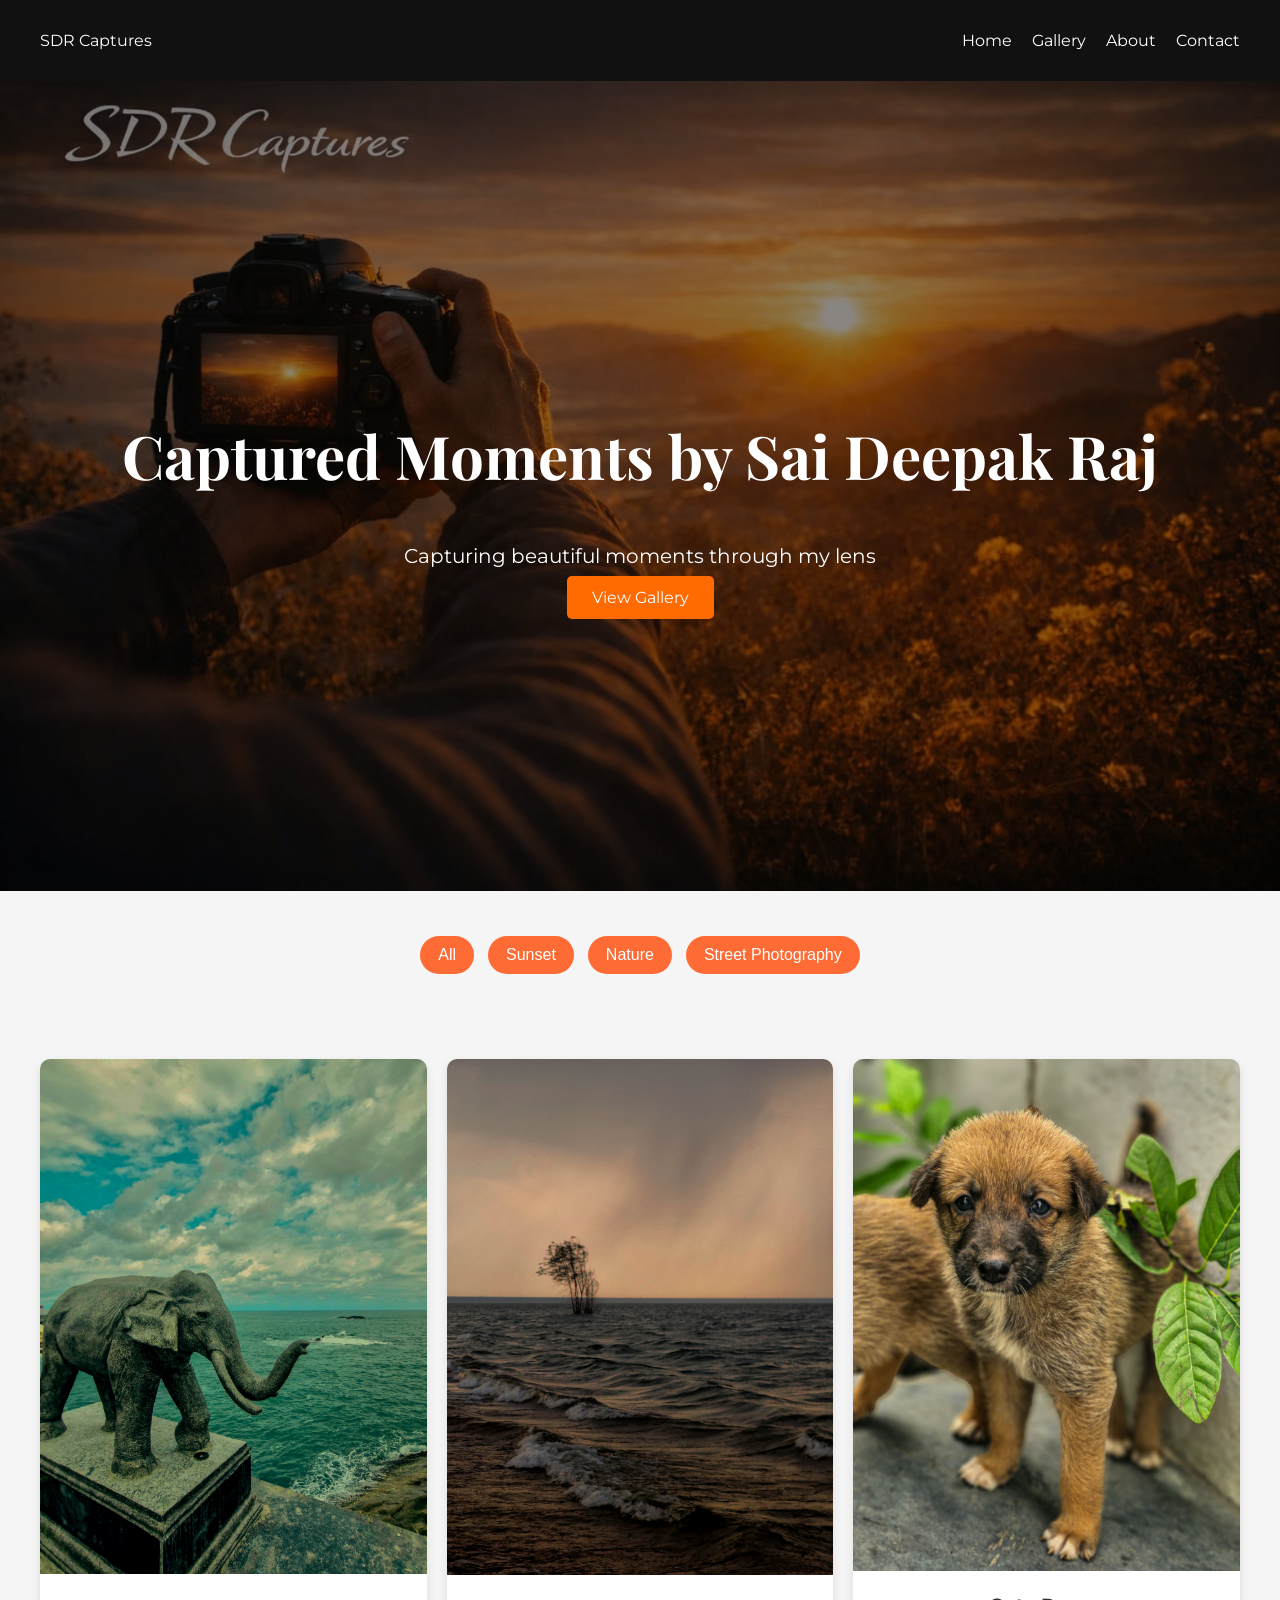
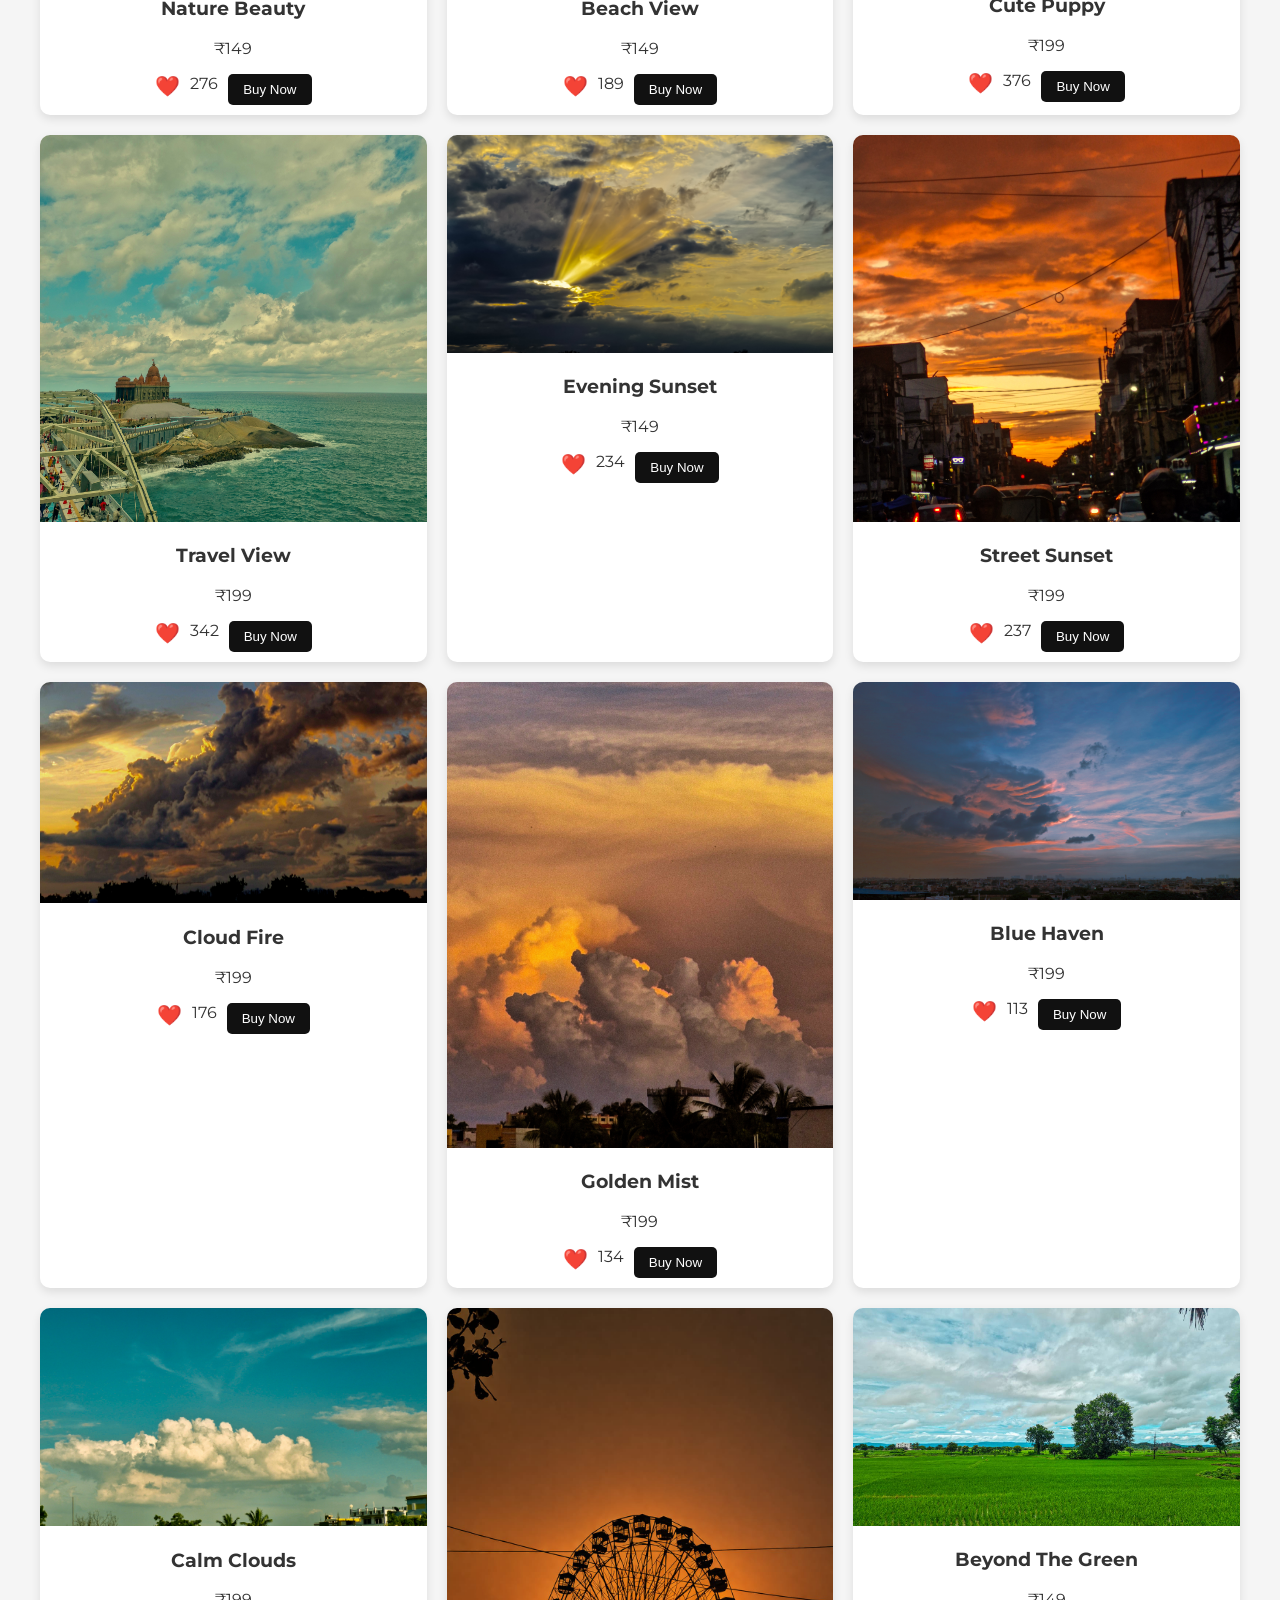
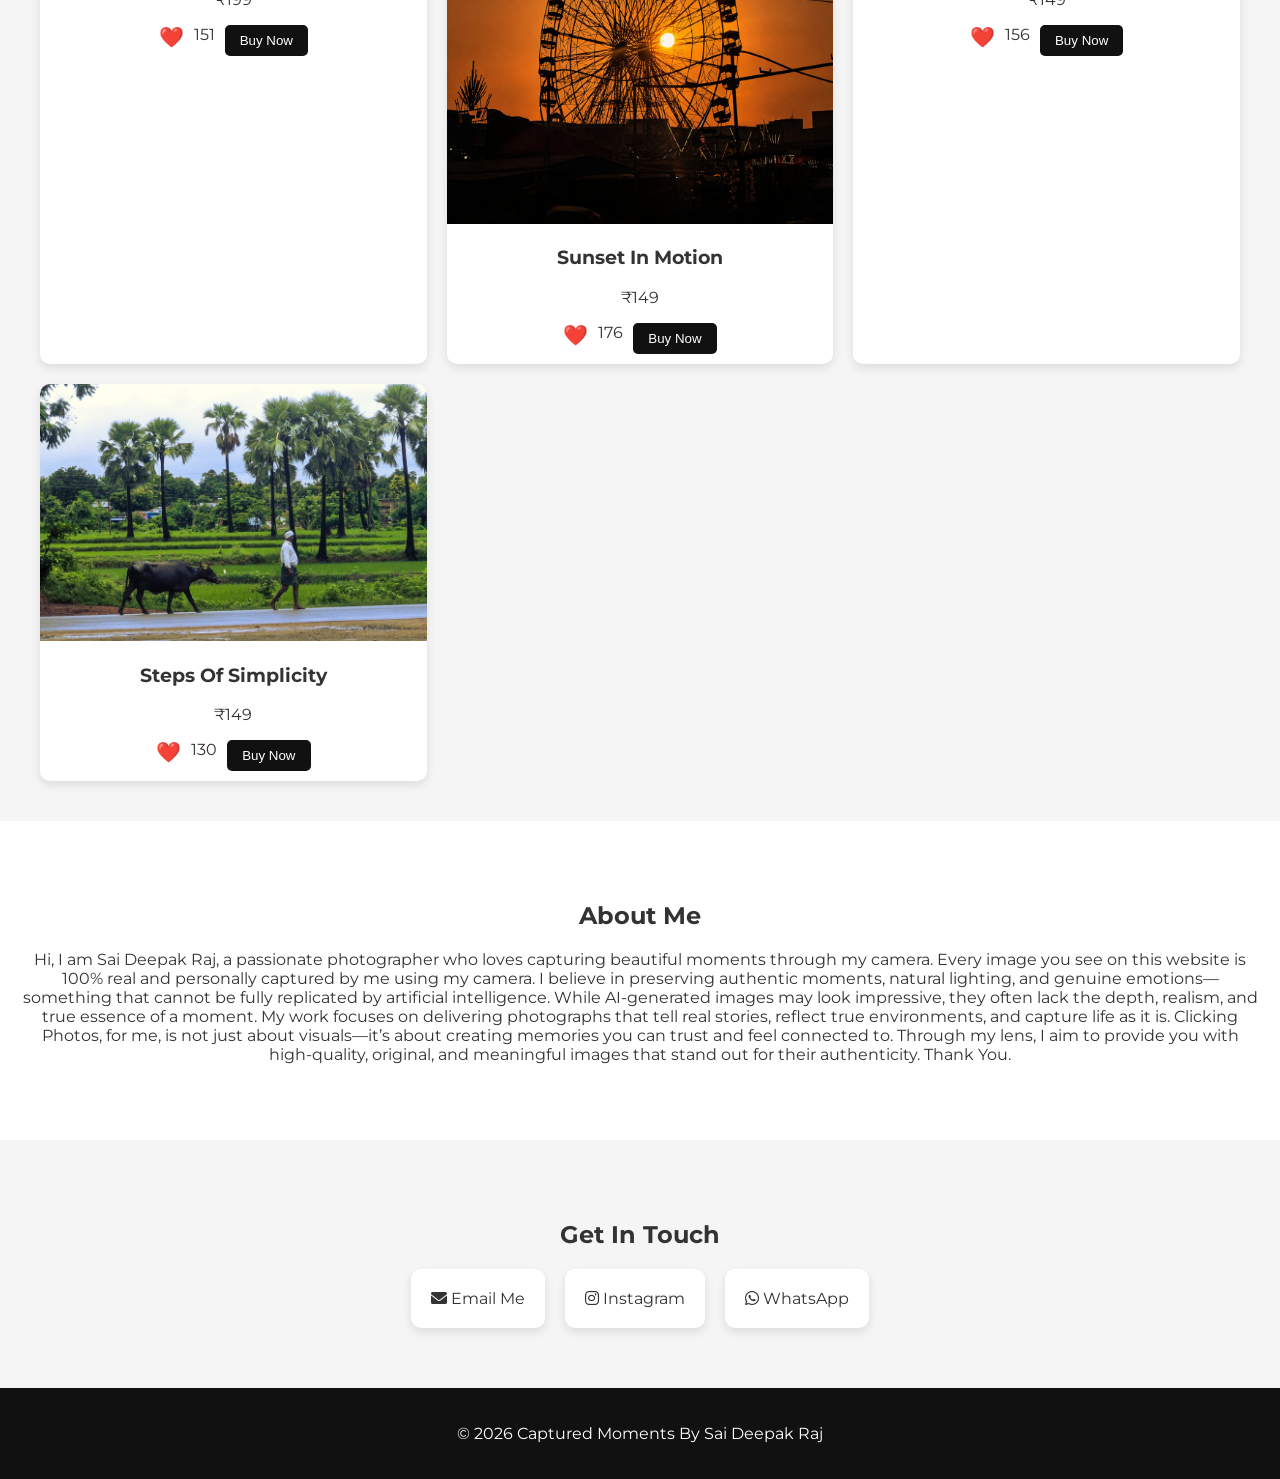
==== commit 6430f727: "Update index.html" ====
--- a/index.html
+++ b/index.html
@@ -246,7 +246,7 @@
 <p>₹149</p>
 <div class="photo-actions">
     <span class="like-btn" onclick="toggleLike(this)">❤️</span>
-    <span class="like-count">276</span>
+    <span class="like-count">176</span>
 <button class="btn-buy" onclick="openPayment('Nature Beauty','199')">Buy Now</button>
 </div>
 </div>
@@ -260,12 +260,12 @@
 <p>₹149</p>
 <div class="photo-actions">
     <span class="like-btn" onclick="toggleLike(this)">❤️</span>
-    <span class="like-count">276</span>
+    <span class="like-count">156</span>
 <button class="btn-buy" onclick="openPayment('Nature Beauty','199')">Buy Now</button>
 </div>
 </div>
     <!-- PHOTO 13 -->
-<div class="photo-card" data-category="street photography">
+<div class="photo-card" data-category="street">
 <div class="image-container" onclick="showWatermark(this); openViewer(this.querySelector('img'))">
 <img src="image13.jpg">
 <span class="watermark">Captured Moments © Sai Deepak Raj</span>
@@ -274,7 +274,7 @@
 <p>₹149</p>
 <div class="photo-actions">
     <span class="like-btn" onclick="toggleLike(this)">❤️</span>
-    <span class="like-count">276</span>
+    <span class="like-count">130</span>
 <button class="btn-buy" onclick="openPayment('Nature Beauty','199')">Buy Now</button>
 </div>
 </div>
